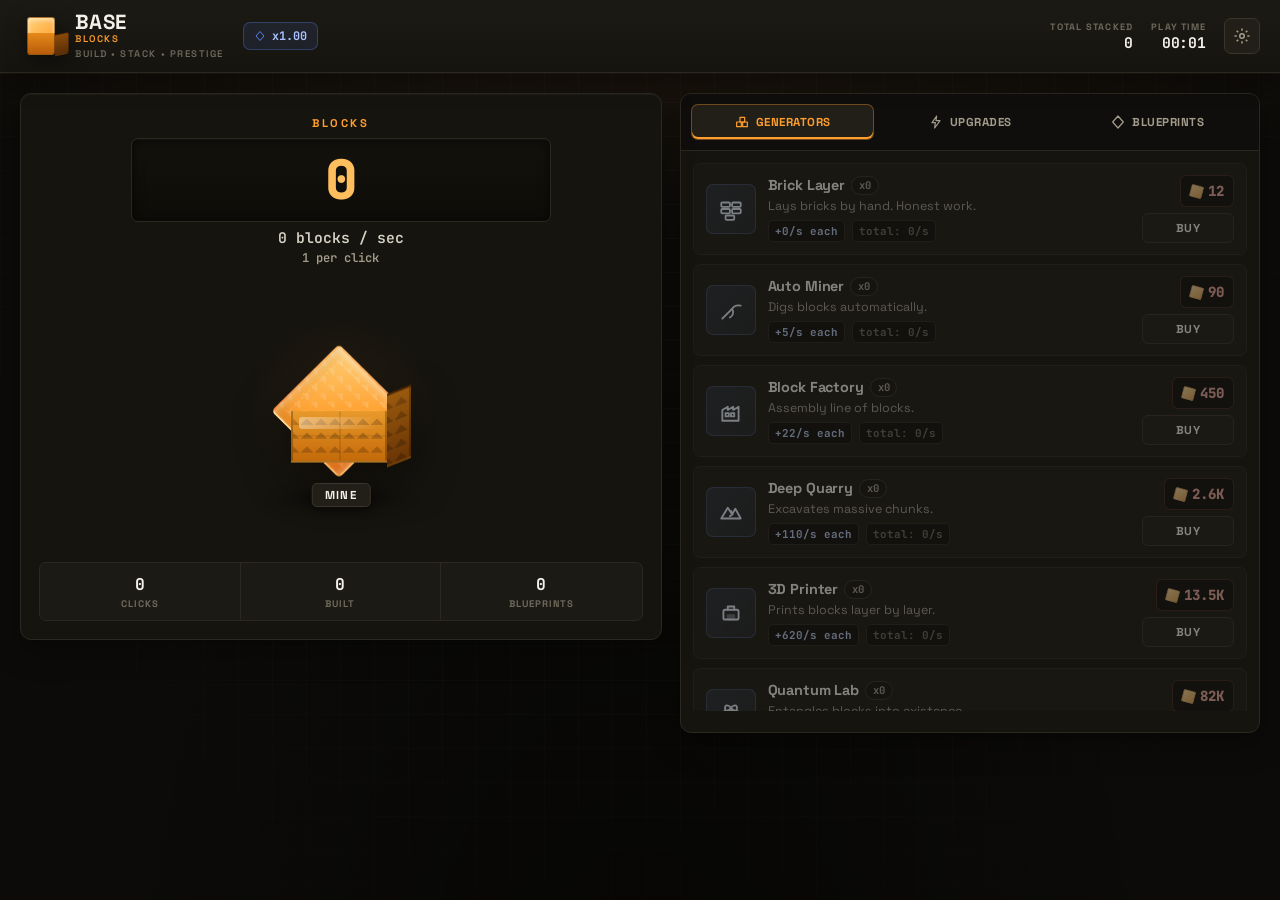
==== base-blocks/index.html @ 3eec0e72 "feat: balance pass v1.2 + move save/reset to settings (rebased on redesign) Balancing: - Generators:" ====
<!DOCTYPE html>
<html lang="en">
<head>
    <meta charset="UTF-8" />
    <meta name="viewport" content="width=device-width, initial-scale=1.0" />
    <title>BASE BLOCKS — Incremental Builder</title>
    <link rel="preconnect" href="https://fonts.googleapis.com">
    <link rel="preconnect" href="https://fonts.gstatic.com" crossorigin>
    <link href="https://fonts.googleapis.com/css2?family=Space+Grotesk:wght@500;600;700&family=JetBrains+Mono:wght@600;700;800&display=swap" rel="stylesheet">
    <link rel="stylesheet" href="style.css" />
</head>
<body>
    <!-- Ambient -->
    <div class="ambient-bg">
        <div class="ambient-grid"></div>
        <div class="ambient-vignette"></div>
    </div>

    <!-- Header -->
    <header class="topbar">
        <div class="topbar-inner">
            <div class="brand">
                <div class="brand-cube">
                    <div class="cube-face top"></div>
                    <div class="cube-face front"></div>
                    <div class="cube-face side"></div>
                </div>
                <div class="brand-text">
                    <h1>BASE <span class="brand-accent">BLOCKS</span></h1>
                    <span>BUILD • STACK • PRESTIGE</span>
                </div>
                <div class="brand-badge" id="prestige-badge" title="Prestige multiplier">
                    <span class="badge-icon"><svg viewBox="0 0 24 24" fill="none" stroke="currentColor" stroke-width="1.8" stroke-linejoin="round"><path d="M12 3 L20 12 L12 21 L4 12 Z"/></svg></span>
                    <span id="prestige-mult-display">x1.0</span>
                </div>
            </div>

            <div class="topstats">
                <div class="topstat">
                    <span class="topstat-label">TOTAL STACKED</span>
                    <span class="topstat-value mono" id="total-ever">0</span>
                </div>
                <div class="topstat hide-mobile">
                    <span class="topstat-label">PLAY TIME</span>
                    <span class="topstat-value mono" id="playtime">00:00</span>
                </div>
                <div class="top-actions">
                    <button class="icon-btn" id="settings-btn" title="Settings" aria-label="Settings">
                        <svg viewBox="0 0 24 24" width="18" height="18" fill="none" stroke="currentColor" stroke-width="2"><circle cx="12" cy="12" r="3"/><path d="M12 2v3M12 19v3M2 12h3M19 12h3M4.9 4.9l2.1 2.1M17 17l2.1 2.1M19.1 4.9L17 7M7 17l-2.1 2.1"/></svg>
                    </button>
                </div>
            </div>
        </div>
        <!-- prestige banner -->
        <div class="prestige-banner hidden" id="prestige-banner">
            <div class="prestige-banner-inner">
                <span><svg class="banner-icon" viewBox="0 0 24 24" fill="none" stroke="currentColor" stroke-width="1.8" stroke-linecap="round" stroke-linejoin="round"><path d="M12 4 v9"/><path d="M8 11 l4 -4 4 4"/><rect x="6" y="15" width="12" height="4" rx="1"/></svg> You can <strong>REINFORCE</strong> your base! Reset for <b id="prestige-preview">0</b> Blueprints (+<span id="prestige-bonus-preview">0%</span> permanent boost)</span>
                <button class="prestige-cta" id="prestige-btn">REINFORCE BASE</button>
            </div>
        </div>
    </header>

    <!-- Main Layout -->
    <main class="layout">
        <!-- LEFT: Click Area -->
        <section class="panel panel-main">
            <div class="counter-area">
                <div class="counter-label">BLOCKS</div>
                <div class="counter-value mono" id="blocks-display">0</div>
                <div class="counter-sub mono" id="bps-display">0.0 blocks / sec</div>
                <div class="counter-sub small" id="click-power-display">1 per click</div>
            </div>

            <!-- The Block Button -->
            <div class="block-stage" id="block-stage">
                <div class="block-shadow"></div>
                <button class="big-block" id="big-block" aria-label="Mine block">
                    <div class="block-iso">
                        <div class="iso-top"></div>
                        <div class="iso-front">
                            <div class="block-pattern"></div>
                            <div class="block-highlight"></div>
                        </div>
                        <div class="iso-side">
                            <div class="block-pattern dark"></div>
                        </div>
                        <div class="iso-crack" id="crack-layer"></div>
                    </div>
                    <div class="block-label">MINE</div>
                </button>
                <div class="click-fx-layer" id="click-fx-layer"></div>
                <!-- Golden block -->
                <button class="golden-block hidden" id="golden-block" title="Golden Block! +10% of bank"><svg viewBox="0 0 24 24" fill="none" stroke="currentColor" stroke-width="1.8" stroke-linejoin="round"><path d="M12 3 L20 12 L12 21 L4 12 Z"/></svg></button>
            </div>

            <!-- Mini stats -->
            <div class="mini-stats">
                <div class="mini-stat">
                    <span class="mini-stat-num mono" id="stat-clicks">0</span>
                    <span class="mini-stat-label">clicks</span>
                </div>
                <div class="mini-stat">
                    <span class="mini-stat-num mono" id="stat-built">0</span>
                    <span class="mini-stat-label">built</span>
                </div>
                <div class="mini-stat">
                    <span class="mini-stat-num mono" id="stat-blueprints">0</span>
                    <span class="mini-stat-label">blueprints</span>
                </div>
            </div>
        </section>

        <!-- RIGHT: Shop -->
        <section class="panel panel-shop">
            <div class="shop-tabs" id="shop-tabs">
                <button class="tab active" data-tab="generators">
                    <svg viewBox="0 0 24 24" fill="none" stroke="currentColor" stroke-width="1.8" stroke-linejoin="round"><rect x="4" y="12" width="7" height="7"/><rect x="13" y="12" width="7" height="7"/><rect x="9" y="5" width="7" height="7"/></svg>
                    GENERATORS
                </button>
                <button class="tab" data-tab="upgrades">
                    <svg viewBox="0 0 24 24" fill="none" stroke="currentColor" stroke-width="1.8" stroke-linejoin="round"><path d="M13 3 L6 13 H11 L10 21 L18 10 H12 Z"/></svg>
                    UPGRADES
                </button>
                <button class="tab" data-tab="prestige">
                    <svg viewBox="0 0 24 24" fill="none" stroke="currentColor" stroke-width="1.8" stroke-linejoin="round"><path d="M12 3 L20 12 L12 21 L4 12 Z"/></svg>
                    BLUEPRINTS
                </button>
            </div>

            <div class="shop-content">
                <!-- Generators -->
                <div class="tab-pane active" id="pane-generators">
                    <div class="shop-list" id="generators-list"></div>
                </div>

                <!-- Upgrades -->
                <div class="tab-pane" id="pane-upgrades">
                    <div class="shop-list" id="upgrades-list"></div>
                </div>

                <!-- Prestige -->
                <div class="tab-pane" id="pane-prestige">
                    <div class="prestige-panel">
                        <div class="prestige-icon"><svg viewBox="0 0 24 24" fill="none" stroke="currentColor" stroke-width="1.8" stroke-linejoin="round"><path d="M12 3 L20 12 L12 21 L4 12 Z"/></svg></div>
                        <h3>REINFORCE YOUR BASE</h3>
                        <p>Demolish everything and keep <b>Blueprints</b>. Each Blueprint gives <b>+12% to all production</b> permanently. The higher you build, the more you earn.</p>
                        <div class="prestige-stats">
                            <div class="pstat">
                                <span>Current Blueprints</span>
                                <b class="mono" id="p-blue-current">0</b>
                            </div>
                            <div class="pstat">
                                <span>Multiplier</span>
                                <b class="mono" id="p-mult">x1.00</b>
                            </div>
                            <div class="pstat highlight">
                                <span>On Reinforce</span>
                                <b class="mono" id="p-on-reset">+0</b>
                            </div>
                        </div>
                        <button class="prestige-big-btn" id="prestige-big-btn">REINFORCE NOW</button>
                        <p class="prestige-req mono" id="prestige-req">Need 18,000 blocks to Reinforce</p>
                        <div class="prestige-perks">
                            <h4>Blueprint Shop</h4>
                            <div id="blueprint-shop"></div>
                        </div>
                    </div>
                </div>
            </div>


        </section>
    </main>

    <!-- Toast -->
    <div class="toast-stack" id="toast-stack"></div>

    <!-- Settings Modal -->
    <div class="modal-overlay hidden" id="settings-modal">
        <div class="modal">
            <div class="modal-head">
                <h2>Settings</h2>
                <button class="icon-btn" id="close-settings" aria-label="Close">
                    <svg viewBox="0 0 24 24" width="18" height="18" fill="none" stroke="currentColor" stroke-width="2" stroke-linecap="round"><path d="M6 6l12 12M18 6L6 18"/></svg>
                </button>
            </div>
            <div class="modal-body">
                <label class="toggle">
                    <input type="checkbox" id="toggle-particles" checked>
                    <span>Particles & Floaters</span>
                </label>
                <label class="toggle">
                    <input type="checkbox" id="toggle-shake" checked>
                    <span>Screen Shake on Crit</span>
                </label>
                <label class="toggle">
                    <input type="checkbox" id="toggle-numbers" checked>
                    <span>Compact Numbers (K/M/B)</span>
                </label>

                <div class="settings-divider"></div>

                <div class="setting-row">
                    <span>Save Data</span>
                    <div style="display:flex;gap:8px;flex-wrap:wrap">
                        <button id="save-btn" class="small-btn" style="flex:1;min-width:140px" title="Manual save (auto-saves every 10s)">💾 SAVE NOW</button>
                        <button id="export-btn" class="small-btn" style="flex:1;min-width:140px">📤 EXPORT SAVE</button>
                    </div>
                    <p class="modal-hint" style="text-align:left;margin:0">Auto-saves every 10s. Export copies a code for backups.</p>
                </div>

                <div class="setting-row">
                    <span>Import Save</span>
                    <div class="import-row">
                        <input id="import-input" placeholder="Paste save string..." />
                        <button id="import-btn" class="small-btn">IMPORT</button>
                    </div>
                </div>
                <div class="setting-row">
                    <span>Export Output</span>
                    <textarea id="export-area" readonly rows="3" placeholder="Click EXPORT SAVE to generate..."></textarea>
                </div>

                <div class="settings-divider"></div>

                <div class="setting-row">
                    <span style="color:#ff8a8a">Danger Zone</span>
                    <button id="reset-btn" class="danger-btn">🗑️ WIPE SAVE — RESET EVERYTHING</button>
                    <p style="font-size:.72rem;color:var(--dim);line-height:1.4">Permanently erases blocks, generators, upgrades, blueprints & playtime. Requires double confirmation. This cannot be undone.</p>
                </div>

                <p class="modal-hint">Your base is stored locally (localStorage). Balance patch v1.2 active.</p>
            </div>
        </div>
    </div>

    <script src="script.js"></script>
</body>
</html>
---- base-blocks/style.css ----
/* ============================================================
   BASE BLOCKS — Visual refresh
   Identity: warm industrial / construction, with a "blueprint"
   motif reserved for the prestige (Blueprints) endgame section.
   No glassmorphism, no neon glows, no purple blobs.
   ============================================================ */

:root{
  /* Surfaces (warm, physical — not cold blue-black) */
  --bg:#0c0b09;
  --bg-2:#0f0e0c;
  --panel:#16140f;
  --panel-2:#1c1a14;
  --panel-3:#221f18;

  /* Borders / lines */
  --border:#2c281f;
  --border-2:#3a352a;
  --hairline:rgba(255,255,255,.05);

  /* Text */
  --text:#f4f1e9;
  --muted:#a49c8b;
  --dim:#6f695c;

  /* Amber = the block / primary action */
  --accent:#ff9e2c;
  --accent-2:#f0741b;
  --accent-ink:#2a1602;

  /* Blueprint blue = prestige / blueprints (used sparingly) */
  --blue:#5b8dff;
  --blue-2:#3f6fe0;
  --blue-ink:#06122e;

  --green:#3ad98a;
  --danger:#ff5d52;

  --radius:11px;
  --radius-sm:7px;

  --font-ui:'Space Grotesk', system-ui, -apple-system, sans-serif;
  --font-mono:'JetBrains Mono', ui-monospace, 'SFMono-Regular', monospace;
}

*{box-sizing:border-box;margin:0;padding:0}
html{scroll-behavior:smooth}
body{
  font-family:var(--font-ui);
  background:var(--bg);
  color:var(--text);
  min-height:100vh;
  overflow-x:hidden;
  -webkit-font-smoothing:antialiased;
  text-rendering:optimizeLegibility;
}
.mono{font-family:var(--font-mono);font-variant-numeric:tabular-nums}

/* ---------- Ambient background (themed, not blurry blobs) ---------- */
.ambient-bg{position:fixed;inset:0;z-index:-1;background:var(--bg)}
/* faint construction/blueprint grid across the whole page */
.ambient-grid{
  position:absolute;inset:0;
  background-image:
    linear-gradient(rgba(255,255,255,.022) 1px, transparent 1px),
    linear-gradient(90deg, rgba(255,255,255,.022) 1px, transparent 1px);
  background-size:34px 34px;
  -webkit-mask-image:radial-gradient(ellipse at 50% 0%, black 55%, transparent 92%);
  mask-image:radial-gradient(ellipse at 50% 0%, black 55%, transparent 92%);
}
/* a single soft, warm "studio light" from the top — restrained, not a glow */
.ambient-vignette{
  position:absolute;inset:0;
  background:
    radial-gradient(120% 60% at 50% -10%, rgba(255,158,44,.10), transparent 60%),
    radial-gradient(ellipse at 50% 120%, rgba(0,0,0,.55), transparent 60%);
}

/* ---------- Topbar ---------- */
.topbar{
  position:sticky;top:0;z-index:30;
  background:linear-gradient(180deg, var(--panel-2), var(--panel));
  border-bottom:1px solid var(--border);
  box-shadow:0 1px 0 rgba(255,255,255,.03), 0 8px 24px rgba(0,0,0,.4);
}
.topbar-inner{
  max-width:1400px;margin:0 auto;
  padding:12px 20px;
  display:flex;align-items:center;justify-content:space-between;gap:16px;
}
.brand{display:flex;align-items:center;gap:13px;min-width:0}
.brand-cube{
  width:42px;height:42px;position:relative;flex:none;
  transform-style:preserve-3d;
  filter:drop-shadow(0 5px 10px rgba(0,0,0,.5));
}
.cube-face{position:absolute;border:1px solid rgba(0,0,0,.35)}
.cube-face.top{
  width:28px;height:28px;left:7px;top:2px;
  background:linear-gradient(135deg,#ffd27a 0%, #ff9e2c 100%);
  border-radius:3px 3px 0 0;
  box-shadow:inset 0 2px 5px rgba(255,255,255,.55);
}
.cube-face.front{
  width:28px;height:22px;left:7px;top:18px;
  background:linear-gradient(180deg,#e68a1a 0%, #b85c0a 100%);
  border-top:none;border-radius:0 0 3px 3px;
}
.cube-face.side{
  width:14px;height:22px;left:35px;top:18px;
  background:linear-gradient(180deg,#8a4a08 0%, #5a2e06 100%);
  transform:skewY(-12deg);border-left:none;border-radius:0 3px 3px 0;
}
.brand-text h1{
  font-family:var(--font-ui);
  font-weight:700;
  font-size:1.28rem;
  letter-spacing:.02em;
  line-height:1;
  color:var(--text);
}
.brand-text .brand-accent{color:var(--accent)}
.brand-text span{
  font-size:.6rem;letter-spacing:.16em;font-weight:600;color:var(--dim);
  margin-top:3px;display:block;text-transform:uppercase;
}
.brand-badge{
  margin-left:6px;
  display:flex;align-items:center;gap:6px;
  background:rgba(91,141,255,.10);
  border:1px solid rgba(91,141,255,.30);
  color:#a9c2ff;
  padding:5px 10px;border-radius:var(--radius-sm);
  font-family:var(--font-mono);font-size:.74rem;font-weight:700;
  flex:none;
}
.badge-icon{color:var(--blue);font-size:.7rem}
.topstats{display:flex;align-items:center;gap:18px}
.topstat{display:flex;flex-direction:column;align-items:flex-end}
.topstat-label{font-size:.58rem;letter-spacing:.13em;font-weight:700;color:var(--dim);text-transform:uppercase}
.topstat-value{font-size:.92rem;font-weight:700;letter-spacing:-.01em;color:var(--text);font-family:var(--font-mono);font-variant-numeric:tabular-nums}
.top-actions{display:flex;gap:8px}
.icon-btn{
  width:36px;height:36px;
  border-radius:var(--radius-sm);
  border:1px solid var(--border-2);
  background:var(--panel-3);
  color:var(--muted);
  cursor:pointer;display:grid;place-items:center;
  transition:.15s;
}
.icon-btn:hover{background:var(--panel-2);color:var(--text);border-color:var(--accent);transform:translateY(-1px)}
.icon-btn:active{transform:translateY(0)}

/* Prestige banner */
.prestige-banner{
  background:linear-gradient(180deg, rgba(255,158,44,.14), rgba(255,116,27,.10));
  border-top:1px solid rgba(255,158,44,.30);
  border-bottom:1px solid rgba(255,158,44,.18);
}
.prestige-banner.hidden{display:none}
.prestige-banner-inner{
  max-width:1400px;margin:0 auto;
  padding:9px 20px;
  display:flex;align-items:center;justify-content:space-between;gap:12px;
  font-size:.88rem;color:var(--text);
}
.prestige-banner-inner b{color:var(--accent);font-family:var(--font-mono)}
.prestige-cta{
  background:linear-gradient(180deg,var(--accent), var(--accent-2));
  color:var(--accent-ink);
  border:1px solid rgba(0,0,0,.25);
  padding:8px 16px;border-radius:var(--radius-sm);
  font-weight:700;font-family:var(--font-ui);
  letter-spacing:.03em;cursor:pointer;
  box-shadow:0 3px 0 rgba(140,60,5,.55), 0 6px 14px rgba(0,0,0,.4);
  transition:.15s;white-space:nowrap;
}
.prestige-cta:hover{transform:translateY(-1px);box-shadow:0 4px 0 rgba(140,60,5,.55), 0 8px 18px rgba(0,0,0,.45)}
.prestige-cta:active{transform:translateY(2px);box-shadow:0 1px 0 rgba(140,60,5,.55)}

/* ---------- Layout ---------- */
.layout{
  max-width:1400px;margin:0 auto;
  padding:20px 20px 40px;
  display:grid;
  grid-template-columns:1.05fr .95fr;
  gap:18px;align-items:start;
}
@media (max-width:980px){
  .layout{grid-template-columns:1fr}
  .hide-mobile{display:none !important}
}

/* Panels share a physical, edge-lit surface (no blur) */
.panel{
  background:var(--panel);
  border:1px solid var(--border);
  border-radius:var(--radius);
  box-shadow:inset 0 1px 0 rgba(255,255,255,.04), 0 10px 30px rgba(0,0,0,.35);
  overflow:hidden;
}
.panel-main{
  padding:18px;
  display:flex;flex-direction:column;gap:16px;
  position:sticky;top:74px;
}
@media (max-width:980px){ .panel-main{position:static} }

/* ---------- Counter (digital readout) ---------- */
.counter-area{text-align:center;padding:4px 0 0}
.counter-label{font-size:.7rem;letter-spacing:.22em;font-weight:700;color:var(--accent);text-transform:uppercase}
.counter-value{
  font-family:var(--font-mono);
  font-size:clamp(2.3rem, 5vw, 3.4rem);
  font-weight:800;letter-spacing:-.02em;line-height:1;
  color:#ffbe5e;
  margin:8px auto 6px;
  font-variant-numeric:tabular-nums;
  max-width:420px;
  background:linear-gradient(180deg,#14120d,#0e0c08);
  border:1px solid var(--border);
  border-radius:var(--radius-sm);
  padding:14px 12px;
  box-shadow:inset 0 2px 12px rgba(0,0,0,.6), inset 0 1px 0 rgba(255,255,255,.05);
}
.counter-sub{font-size:.92rem;color:#d6d2c6;font-weight:600;font-family:var(--font-mono)}
.counter-sub.small{font-size:.76rem;color:var(--muted);margin-top:3px}

/* ---------- Block stage / MINE ---------- */
.block-stage{
  position:relative;
  display:grid;place-items:center;
  padding:18px 0 8px;
  min-height:264px;
  user-select:none;touch-action:manipulation;
}
/* a work platform / pad to ground the block */
.block-stage::before{
  content:"";position:absolute;bottom:40px;left:50%;transform:translateX(-50%);
  width:200px;height:200px;border-radius:50%;
  background:radial-gradient(circle, rgba(255,158,44,.08), transparent 65%);
  pointer-events:none;
}
.block-shadow{
  position:absolute;
  width:150px;height:26px;
  background:radial-gradient(ellipse, rgba(0,0,0,.6) 0%, transparent 70%);
  bottom:34px;filter:blur(4px);transition:.12s;
}
.big-block{
  position:relative;
  width:168px;height:168px;
  border:none;background:transparent;cursor:pointer;
  display:grid;place-items:center;
  transition:transform .08s cubic-bezier(.34,1.56,.64,1);
  will-change:transform;-webkit-tap-highlight-color:transparent;
}
.big-block:active{transform:scale(.92)}
.big-block.popping{animation:pop .22s cubic-bezier(.34,1.56,.64,1)}
@keyframes pop{0%{transform:scale(1)}50%{transform:scale(.92)}100%{transform:scale(1)}}
.block-iso{
  width:128px;height:128px;position:relative;
  transform:rotateX(8deg);
  transform-style:preserve-3d;
  filter:drop-shadow(0 16px 20px rgba(0,0,0,.5));
}
.iso-top{
  position:absolute;left:14px;top:8px;width:96px;height:96px;
  background:
    linear-gradient(45deg, rgba(255,255,255,.16) 25%, transparent 25%),
    linear-gradient(-45deg, rgba(255,255,255,.10) 25%, transparent 25%),
    linear-gradient(135deg, #ffd27a 0%, #ff9e2c 55%, #f0741b 100%);
  background-size:12px 12px, 12px 12px, auto;
  border:2px solid rgba(255,255,255,.18);
  transform:rotate(45deg);border-radius:5px;
  box-shadow:inset 0 3px 9px rgba(255,255,255,.5), inset 0 -8px 18px rgba(150,70,0,.3);
}
.iso-top::after{
  content:"";position:absolute;inset:10px;
  border:1px dashed rgba(255,255,255,.30);border-radius:3px;
}
.iso-front{
  position:absolute;left:14px;top:56px;width:96px;height:52px;
  background:linear-gradient(180deg,#e99a2b 0%, #c46a0a 100%);
  border:2px solid rgba(0,0,0,.25);border-top:none;
  display:grid;place-items:center;overflow:hidden;
}
.iso-front::before{
  content:"";position:absolute;inset:0;
  background:repeating-linear-gradient(90deg, transparent 0 46px, rgba(0,0,0,.10) 46px 48px),
             repeating-linear-gradient(0deg, transparent 0 24px, rgba(0,0,0,.08) 24px 26px);
}
.iso-side{
  position:absolute;left:110px;top:34px;width:24px;height:74px;
  background:linear-gradient(180deg,#9a5a0e 0%, #6a3506 100%);
  border:2px solid rgba(0,0,0,.25);border-left:none;
  transform:skewY(-22deg);overflow:hidden;
}
.block-pattern{position:absolute;inset:0;opacity:.18;background-image:linear-gradient(45deg, #000 25%, transparent 25%), linear-gradient(-45deg, #000 25%, transparent 25%);background-size:14px 14px}
.block-pattern.dark{opacity:.2}
.block-highlight{position:absolute;left:6px;top:6px;right:6px;height:12px;background:linear-gradient(90deg, rgba(255,255,255,.4), transparent);border-radius:3px}
.block-label{
  position:absolute;bottom:-4px;left:50%;transform:translateX(-50%);
  background:var(--panel-3);
  border:1px solid var(--border-2);
  color:var(--text);
  padding:4px 12px;border-radius:5px;
  font-family:var(--font-ui);font-weight:700;font-size:.72rem;letter-spacing:.12em;
  box-shadow:0 4px 10px rgba(0,0,0,.4);pointer-events:none;
}
.iso-crack{
  position:absolute;inset:0;pointer-events:none;opacity:0;transition:.2s;
  background:
    radial-gradient(circle at 30% 30%, transparent 8px, rgba(0,0,0,.5) 9px, transparent 10px),
    radial-gradient(circle at 70% 65%, transparent 5px, rgba(0,0,0,.45) 6px, transparent 7px);
}
.iso-crack.show{opacity:.55}
.click-fx-layer{position:absolute;inset:0;pointer-events:none;overflow:visible}
.floater{
  position:absolute;left:50%;top:42%;
  font-family:var(--font-mono);font-weight:800;font-size:1.1rem;
  color:#ffe6bd;text-shadow:0 2px 6px rgba(0,0,0,.7);
  pointer-events:none;
  animation:floatUp .85s cubic-bezier(.16,1,.3,1) forwards;
  white-space:nowrap;
}
.floater.crit{font-size:1.4rem;color:#ffd27a;text-shadow:0 2px 10px rgba(0,0,0,.6)}
@keyframes floatUp{0%{transform:translate(-50%,-10px) scale(.9);opacity:1}100%{transform:translate(-50%,-84px) scale(1.08);opacity:0}}
.golden-block{
  position:absolute;width:52px;height:52px;border-radius:10px;
  border:2px solid rgba(255,255,255,.85);
  background:radial-gradient(circle at 30% 30%, #fff6a8 0%, #ffd27a 40%, #f0741b 100%);
  color:#5a2e06;font-size:1.5rem;display:grid;place-items:center;cursor:pointer;
  box-shadow:0 0 0 4px rgba(255,210,122,.3), 0 10px 20px rgba(0,0,0,.4);
  animation:goldPulse 1.1s infinite alternate ease-in-out, goldFloat 2.2s infinite ease-in-out;
  z-index:5;
}
.golden-block.hidden{display:none}
@keyframes goldPulse{0%{box-shadow:0 0 0 4px rgba(255,210,122,.3), 0 10px 20px rgba(0,0,0,.4)}100%{box-shadow:0 0 0 7px rgba(255,210,122,.15), 0 14px 24px rgba(0,0,0,.45)}}
@keyframes goldFloat{0%,100%{transform:translateY(0)}50%{transform:translateY(-6px)}}

/* ---------- Mini stats (segmented HUD, not cards) ---------- */
.mini-stats{
  display:grid;grid-template-columns:repeat(3,1fr);
  border:1px solid var(--border);border-radius:var(--radius-sm);
  background:var(--panel-2);overflow:hidden;
}
.mini-stat{padding:10px 8px;text-align:center;border-right:1px solid var(--border)}
.mini-stat:last-child{border-right:none}
.mini-stat-num{display:block;font-size:1.02rem;font-weight:700;letter-spacing:-.01em;font-family:var(--font-mono);color:var(--text)}
.mini-stat-label{font-size:.6rem;letter-spacing:.1em;font-weight:700;color:var(--dim);text-transform:uppercase;margin-top:3px;display:block}

/* ---------- Shop ---------- */
.panel-shop{display:flex;flex-direction:column;min-height:640px}
/* segmented tab control with an amber active indicator (not pills) */
.shop-tabs{
  display:flex;gap:4px;padding:10px;
  background:var(--bg-2);
  border-bottom:1px solid var(--border);
}
.tab{
  flex:1;padding:9px 8px;border-radius:var(--radius-sm);
  border:1px solid transparent;background:transparent;
  color:var(--muted);font-family:var(--font-ui);font-weight:700;
  font-size:.72rem;letter-spacing:.04em;cursor:pointer;transition:.15s;
  display:flex;align-items:center;justify-content:center;gap:6px;
}
.tab:hover{background:var(--panel-3);color:var(--text)}
.tab.active{
  background:var(--panel-3);
  color:var(--accent);
  border-color:rgba(255,158,44,.35);
  box-shadow:inset 0 -2px 0 var(--accent);
}
.shop-content{flex:1;overflow:auto;max-height:560px;padding:12px}
.shop-list{display:flex;flex-direction:column;gap:9px}
.tab-pane{display:none}
.tab-pane.active{display:block}

/* Shop rows — "build orders" with a clear left edge */
.shop-card{
  display:grid;grid-template-columns:50px 1fr auto;
  gap:12px;align-items:center;
  background:var(--panel-2);
  border:1px solid var(--border);
  border-radius:var(--radius-sm);
  padding:11px 12px;
  transition:.15s;position:relative;overflow:hidden;
}
.shop-card:hover{border-color:var(--border-2);background:var(--panel-3);transform:translateY(-1px)}
/* affordable: amber left bar + brighter border = "ready to buy" */
.shop-card.affordable{
  border-color:rgba(255,158,44,.45);
  box-shadow:inset 3px 0 0 var(--accent);
}
.shop-card.disabled{opacity:.5;filter:grayscale(.35)}
.shop-icon{
  width:50px;height:50px;border-radius:var(--radius-sm);
  display:grid;place-items:center;font-size:1.45rem;
  background:var(--panel-3);border:1px solid var(--border-2);
  position:relative;overflow:hidden;flex:none;
}
.shop-icon.gen{background:linear-gradient(135deg, rgba(91,141,255,.16), rgba(63,111,224,.12));border-color:rgba(91,141,255,.30)}
.shop-icon.upg{background:linear-gradient(135deg, rgba(255,158,44,.16), rgba(240,116,27,.12));border-color:rgba(255,158,44,.30)}
.shop-info{min-width:0}
.shop-name{font-family:var(--font-ui);font-weight:700;font-size:.9rem;letter-spacing:-.01em;line-height:1.2;display:flex;align-items:center;gap:6px}
.shop-owned{font-size:.66rem;background:var(--panel);border:1px solid var(--border-2);padding:2px 7px;border-radius:999px;color:var(--muted);font-family:var(--font-mono)}
.shop-desc{font-size:.78rem;color:var(--muted);margin-top:3px;line-height:1.3}
.shop-meta{display:flex;gap:7px;margin-top:6px;flex-wrap:wrap}
.shop-meta span{font-size:.68rem;font-family:var(--font-mono);font-weight:700;background:var(--bg-2);border:1px solid var(--border);padding:3px 6px;border-radius:5px;color:var(--muted)}
.shop-meta .bps{color:#a9c2ff}
.shop-meta .mult{color:#ffd27a}
.shop-buy{display:flex;flex-direction:column;align-items:flex-end;gap:6px;min-width:92px}
.price{
  display:flex;align-items:center;gap:5px;
  font-family:var(--font-mono);font-weight:800;font-size:.88rem;
  background:var(--bg-2);border:1px solid var(--border-2);padding:6px 9px;border-radius:6px;
  color:var(--text);font-variant-numeric:tabular-nums;
}
.price.affordable{background:rgba(255,158,44,.12);border-color:rgba(255,158,44,.4);color:#ffd9a3}
.price.expensive{color:#ff9b91;border-color:rgba(255,93,82,.25)}
.price .cube-mini{width:13px;height:13px;background:linear-gradient(135deg,#ffd27a,#ff9e2c);border:1px solid rgba(0,0,0,.25);border-radius:2px;display:inline-block;transform:rotate(15deg)}
.buy-btn{
  width:100%;padding:7px 10px;border-radius:6px;
  border:1px solid var(--border-2);background:var(--panel-3);
  color:var(--text);font-family:var(--font-ui);font-weight:700;font-size:.72rem;letter-spacing:.04em;
  cursor:pointer;transition:.15s;
}
.buy-btn:hover:not(:disabled){background:var(--panel);border-color:var(--accent);color:#fff;transform:translateY(-1px)}
.buy-btn:active:not(:disabled){transform:translateY(0)}
.buy-btn:disabled{opacity:.45;cursor:not-allowed}
/* primary buy = amber, the satisfying "you can afford this" action */
.buy-btn.primary{
  background:linear-gradient(180deg,var(--accent), var(--accent-2));
  color:var(--accent-ink);border-color:rgba(0,0,0,.25);
  box-shadow:0 3px 0 rgba(140,60,5,.5);
}
.buy-btn.primary:hover:not(:disabled){box-shadow:0 4px 0 rgba(140,60,5,.5)}
.buy-btn.primary:active:not(:disabled){box-shadow:0 1px 0 rgba(140,60,5,.5)}
.buy-btn.green{
  background:linear-gradient(180deg,#3ad98a,#1fae6c);
  color:#042414;border-color:rgba(0,0,0,.2);
  box-shadow:0 3px 0 rgba(8,80,46,.5);
}

/* ---------- Prestige panel (blueprint motif) ---------- */
.prestige-panel{
  position:relative;
  background:linear-gradient(180deg, rgba(91,141,255,.07), rgba(91,141,255,.02)), var(--panel);
  border:1px solid rgba(91,141,255,.30);
  border-radius:var(--radius);
  padding:18px;text-align:center;overflow:hidden;
}
.prestige-panel::before{
  content:"";position:absolute;inset:0;pointer-events:none;opacity:.6;
  background-image:
    linear-gradient(rgba(91,141,255,.12) 1px, transparent 1px),
    linear-gradient(90deg, rgba(91,141,255,.12) 1px, transparent 1px);
  background-size:22px 22px;
  -webkit-mask-image:radial-gradient(ellipse at 50% 25%, black 55%, transparent 100%);
  mask-image:radial-gradient(ellipse at 50% 25%, black 55%, transparent 100%);
}
.prestige-panel > *{position:relative}
.prestige-icon{
  width:52px;height:52px;margin:0 auto 10px;display:grid;place-items:center;
  background:linear-gradient(180deg,var(--blue),var(--blue-2));
  color:#fff;font-size:1.6rem;border-radius:10px;
  border:1px solid rgba(255,255,255,.15);
  box-shadow:0 6px 16px rgba(63,111,224,.4);
}
.prestige-panel h3{font-family:var(--font-ui);font-weight:700;letter-spacing:.01em;font-size:1.1rem}
.prestige-panel p{font-size:.84rem;color:var(--muted);line-height:1.5;margin:8px 0 14px}
.prestige-stats{display:grid;grid-template-columns:repeat(3,1fr);gap:8px;margin:14px 0}
.pstat{
  background:var(--bg-2);border:1px solid var(--border);
  border-radius:var(--radius-sm);padding:9px 6px;
}
.pstat span{display:block;font-size:.6rem;letter-spacing:.07em;font-weight:700;color:var(--dim);text-transform:uppercase}
.pstat b{display:block;margin-top:4px;font-size:.98rem;font-family:var(--font-mono);color:var(--text)}
.pstat.highlight{background:linear-gradient(180deg, rgba(255,158,44,.14), rgba(240,116,27,.08));border-color:rgba(255,158,44,.35)}
.pstat.highlight b{color:var(--accent)}
.prestige-big-btn{
  width:100%;padding:13px;border-radius:var(--radius-sm);border:none;
  background:linear-gradient(180deg,var(--blue),var(--blue-2));
  color:#fff;font-family:var(--font-ui);font-weight:700;letter-spacing:.04em;
  cursor:pointer;box-shadow:0 3px 0 rgba(20,40,90,.6), 0 8px 20px rgba(63,111,224,.3);transition:.15s;
}
.prestige-big-btn:hover{transform:translateY(-1px);box-shadow:0 4px 0 rgba(20,40,90,.6), 0 10px 24px rgba(63,111,224,.4)}
.prestige-big-btn:active{transform:translateY(2px);box-shadow:0 1px 0 rgba(20,40,90,.6)}
.prestige-big-btn:disabled{opacity:.5;cursor:not-allowed;transform:none;box-shadow:none;background:var(--panel-3);color:var(--muted);border:1px solid var(--border)}
.prestige-req{font-size:.74rem;margin-top:8px;color:var(--dim);font-family:var(--font-mono)}
.prestige-perks{margin-top:18px;text-align:left}
.prestige-perks h4{font-family:var(--font-ui);font-weight:700;font-size:.84rem;letter-spacing:.04em;color:var(--muted);margin-bottom:10px;text-transform:uppercase}
.blueprint-card{
  display:grid;grid-template-columns:40px 1fr auto;gap:10px;align-items:center;
  background:var(--panel-2);border:1px solid var(--border);
  border-radius:var(--radius-sm);padding:10px;margin-bottom:8px;
}
.blueprint-card .b-icon{width:40px;height:40px;border-radius:8px;display:grid;place-items:center;background:rgba(91,141,255,.12);border:1px solid rgba(91,141,255,.30);font-size:1.2rem}
.blueprint-card h5{font-size:.84rem;font-weight:700;display:flex;align-items:center;gap:6px}
.blueprint-card p{font-size:.72rem;color:var(--muted);margin:2px 0 0;line-height:1.3}

/* Shop footer */
.shop-footer{
  display:flex;gap:8px;padding:11px;
  border-top:1px solid var(--border);background:var(--bg-2);
}
.footer-btn{
  flex:1;padding:10px;border-radius:var(--radius-sm);
  border:1px solid var(--border-2);background:var(--panel-3);
  color:var(--muted);font-family:var(--font-ui);font-weight:700;font-size:.72rem;letter-spacing:.05em;
  cursor:pointer;transition:.15s;
}
.footer-btn:hover{background:var(--panel);color:var(--text)}
.footer-btn.danger:hover{background:rgba(255,93,82,.12);border-color:rgba(255,93,82,.35);color:#ff9b91}

/* Settings extras (moved save/reset) */
.settings-divider{height:1px;background:rgba(255,255,255,.08);margin:2px 0}
.danger-btn{
  width:100%;
  padding:12px 14px;
  border-radius:var(--radius-sm);
  border:1px solid rgba(255,93,82,.28);
  background:rgba(255,93,82,.11);
  color:#ff9b91;
  font-family:var(--font-ui);font-weight:700;font-size:.78rem;letter-spacing:.05em;
  cursor:pointer;transition:.15s;
}
.danger-btn:hover{background:rgba(255,93,82,.18);border-color:rgba(255,93,82,.45);color:#ffb4b4;transform:translateY(-1px)}

/* ---------- Toasts ---------- */
.toast-stack{position:fixed;bottom:18px;left:50%;transform:translateX(-50%);z-index:50;display:flex;flex-direction:column;gap:8px;align-items:center;pointer-events:none}
.toast{
  background:var(--panel-3);
  border:1px solid var(--border-2);
  border-left:3px solid var(--accent);
  color:var(--text);padding:9px 15px;border-radius:var(--radius-sm);
  font-size:.84rem;font-weight:600;
  box-shadow:0 8px 24px rgba(0,0,0,.45);
  animation:toastIn .3s cubic-bezier(.16,1,.3,1), toastOut .3s ease 2.6s forwards;
  display:flex;align-items:center;gap:8px;max-width:90vw;
}
@keyframes toastIn{from{transform:translateY(12px);opacity:0}to{transform:translateY(0);opacity:1}}
@keyframes toastOut{to{transform:translateY(-10px);opacity:0}}

/* ---------- Modal (solid, no blur) ---------- */
.modal-overlay{position:fixed;inset:0;z-index:60;display:grid;place-items:center;background:rgba(6,5,4,.7);padding:20px}
.modal-overlay.hidden{display:none}
.modal{
  width:100%;max-width:520px;
  background:linear-gradient(180deg,var(--panel-2), var(--panel));
  border:1px solid var(--border-2);
  border-radius:var(--radius);overflow:hidden;
  box-shadow:0 20px 60px rgba(0,0,0,.6);
  animation:modalIn .3s cubic-bezier(.16,1,.3,1);
}
@keyframes modalIn{from{transform:translateY(14px) scale(.98);opacity:0}to{transform:translateY(0) scale(1);opacity:1}}
.modal-head{padding:15px 18px;display:flex;justify-content:space-between;align-items:center;border-bottom:1px solid var(--border)}
.modal-head h2{font-family:var(--font-ui);font-weight:700}
.modal-body{padding:18px;display:flex;flex-direction:column;gap:14px;max-height:72vh;overflow:auto}
.toggle{display:flex;align-items:center;gap:10px;cursor:pointer;user-select:none}
.toggle input{accent-color:var(--accent);width:18px;height:18px}
.toggle span{font-size:.9rem;font-weight:600}
.setting-row{display:flex;flex-direction:column;gap:8px}
.setting-row span{font-size:.76rem;font-weight:700;letter-spacing:.05em;color:var(--muted);text-transform:uppercase}
.import-row{display:flex;gap:8px}
.import-row input{flex:1;padding:10px 12px;border-radius:var(--radius-sm);border:1px solid var(--border-2);background:var(--bg-2);color:var(--text);font-family:var(--font-mono);font-size:.8rem}
.small-btn{padding:10px 14px;border-radius:var(--radius-sm);border:none;background:linear-gradient(180deg,var(--accent),var(--accent-2));color:var(--accent-ink);font-weight:700;cursor:pointer}
textarea{width:100%;padding:10px 12px;border-radius:var(--radius-sm);border:1px solid var(--border-2);background:var(--bg-2);color:var(--text);font-family:var(--font-mono);font-size:.7rem;resize:vertical}
.modal-hint{font-size:.76rem;color:var(--dim);text-align:center;margin-top:2px}

/* ---------- Scrollbar ---------- */
.shop-content::-webkit-scrollbar,.modal-body::-webkit-scrollbar{width:8px}
.shop-content::-webkit-scrollbar-thumb,.modal-body::-webkit-scrollbar-thumb{background:var(--border-2);border-radius:999px;border:2px solid var(--panel)}
.shop-content::-webkit-scrollbar-track,.modal-body::-webkit-scrollbar-track{background:transparent}

/* ---------- Shake ---------- */
.shake{animation:shake .35s cubic-bezier(.36,.07,.19,.97)}
@keyframes shake{10%,90%{transform:translateX(-1px)}20%,80%{transform:translateX(1px)}30%,50%,70%{transform:translateX(-2px)}40%,60%{transform:translateX(2px)}}

/* ---------- Responsive ---------- */
@media (max-width:560px){
  .topbar-inner{padding:10px 14px;gap:10px}
  .brand-text h1{font-size:1.05rem}
  .brand-text span{display:none}
  .brand-badge{margin-left:0;padding:4px 8px;font-size:.68rem}
  .topstat-label{font-size:.52rem}
  .topstat-value{font-size:.8rem}
  .topstats{gap:12px}
  .layout{padding:14px 12px 30px;gap:14px}
  .panel-main{padding:14px}
  .counter-value{font-size:2.3rem}
  .prestige-banner-inner{flex-direction:column;align-items:flex-start;gap:8px;padding:9px 14px}
  .prestige-cta{width:100%}
}
@media (max-width:380px){
  .topstats .topstat:first-child{display:none}
}

/* ---------- Custom icon SVGs ---------- */
.shop-icon svg, .b-icon svg{width:26px;height:26px;display:block}
.shop-icon.gen{color:#dbe7ff}
.shop-icon.upg{color:#ffe2b8}
.b-icon{color:#cfe0ff}
.tab svg{width:16px;height:16px;display:block}
.badge-icon svg{width:12px;height:12px;display:block}
.prestige-icon svg{width:26px;height:26px}
.golden-block svg{width:24px;height:24px}
.banner-icon{width:18px;height:18px;vertical-align:-4px;margin-right:5px;flex:none}

/* Utility */
.hidden{display:none !important}
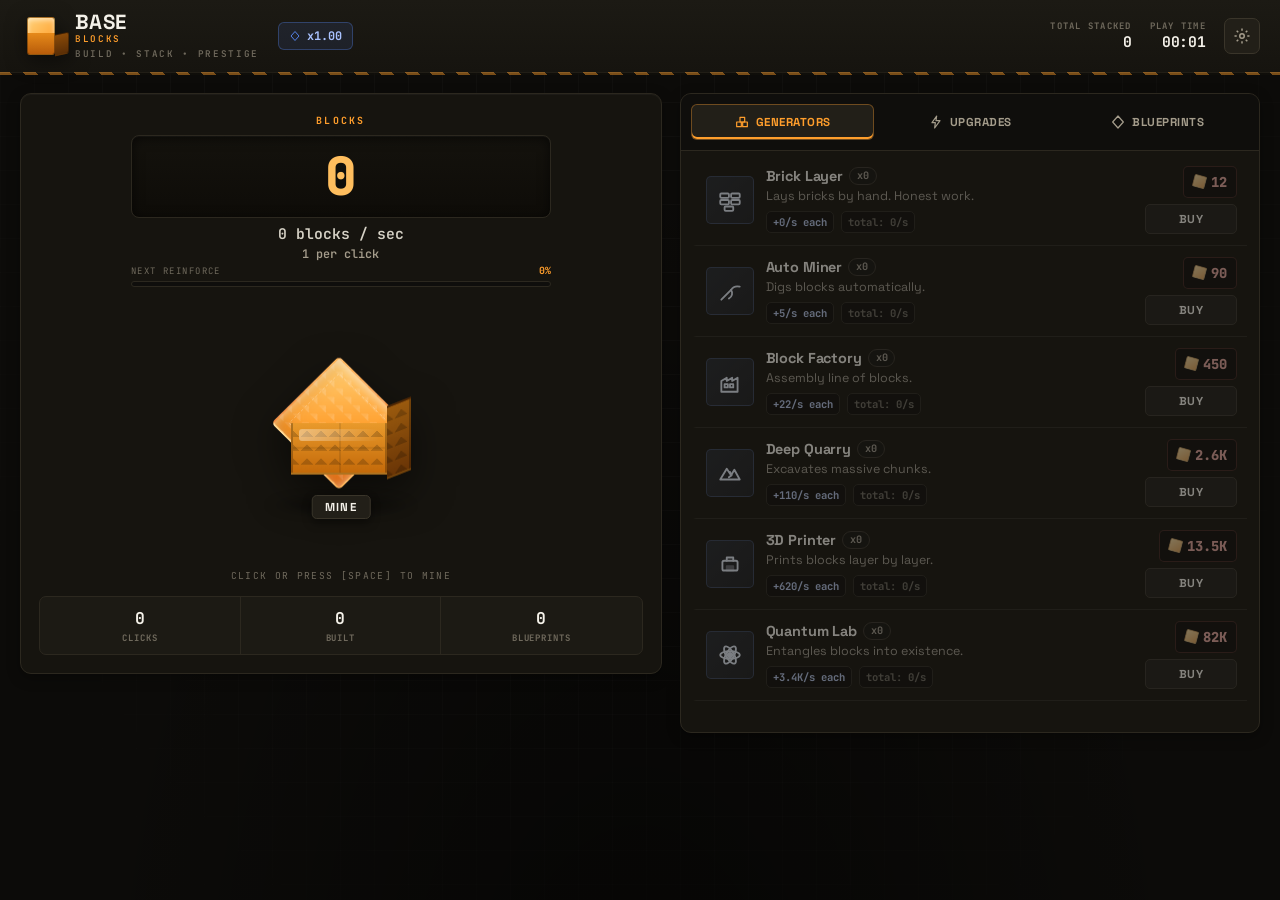
==== commit 0073fc23: "identity: make BASE BLOCKS feel hand-designed by a human - Construction identity: hazard-stripe sign" ====
--- a/base-blocks/index.html
+++ b/base-blocks/index.html
@@ -69,6 +69,13 @@
                 <div class="counter-value mono" id="blocks-display">0</div>
                 <div class="counter-sub mono" id="bps-display">0.0 blocks / sec</div>
                 <div class="counter-sub small" id="click-power-display">1 per click</div>
+                <div class="goal-meter" id="goal-meter">
+                    <div class="goal-meter-head">
+                        <span class="goal-label">Next Reinforce</span>
+                        <span class="goal-pct mono" id="goal-pct">0%</span>
+                    </div>
+                    <div class="goal-bar"><div class="goal-bar-fill" id="goal-fill"></div></div>
+                </div>
             </div>
 
             <!-- The Block Button -->
@@ -92,6 +99,8 @@
                 <!-- Golden block -->
                 <button class="golden-block hidden" id="golden-block" title="Golden Block! +10% of bank"><svg viewBox="0 0 24 24" fill="none" stroke="currentColor" stroke-width="1.8" stroke-linejoin="round"><path d="M12 3 L20 12 L12 21 L4 12 Z"/></svg></button>
             </div>
+
+            <div class="hint">Click or press [Space] to mine</div>
 
             <!-- Mini stats -->
             <div class="mini-stats">
--- a/base-blocks/style.css
+++ b/base-blocks/style.css
@@ -1,34 +1,29 @@
 /* ============================================================
-   BASE BLOCKS — Visual refresh
-   Identity: warm industrial / construction, with a "blueprint"
-   motif reserved for the prestige (Blueprints) endgame section.
-   No glassmorphism, no neon glows, no purple blobs.
+   BASE BLOCKS — visual identity
+   A builder's game: concrete + blueprint + hazard-stripe.
+   Hierarchy over uniformity. Restraint over effects.
    ============================================================ */
 
 :root{
-  /* Surfaces (warm, physical — not cold blue-black) */
   --bg:#0c0b09;
   --bg-2:#0f0e0c;
   --panel:#16140f;
   --panel-2:#1c1a14;
   --panel-3:#221f18;
 
-  /* Borders / lines */
   --border:#2c281f;
   --border-2:#3a352a;
-  --hairline:rgba(255,255,255,.05);
-
-  /* Text */
+
   --text:#f4f1e9;
   --muted:#a49c8b;
   --dim:#6f695c;
 
-  /* Amber = the block / primary action */
+  /* the block */
   --accent:#ff9e2c;
   --accent-2:#f0741b;
   --accent-ink:#2a1602;
 
-  /* Blueprint blue = prestige / blueprints (used sparingly) */
+  /* blueprints / prestige */
   --blue:#5b8dff;
   --blue-2:#3f6fe0;
   --blue-ink:#06122e;
@@ -37,8 +32,6 @@
   --danger:#ff5d52;
 
   --radius:11px;
-  --radius-sm:7px;
-
   --font-ui:'Space Grotesk', system-ui, -apple-system, sans-serif;
   --font-mono:'JetBrains Mono', ui-monospace, 'SFMono-Regular', monospace;
 }
@@ -56,32 +49,32 @@
 }
 .mono{font-family:var(--font-mono);font-variant-numeric:tabular-nums}
 
-/* ---------- Ambient background (themed, not blurry blobs) ---------- */
+/* ---------- Ambient: faint blueprint grid, grounded vignette (no glow) ---------- */
 .ambient-bg{position:fixed;inset:0;z-index:-1;background:var(--bg)}
-/* faint construction/blueprint grid across the whole page */
 .ambient-grid{
   position:absolute;inset:0;
   background-image:
     linear-gradient(rgba(255,255,255,.022) 1px, transparent 1px),
     linear-gradient(90deg, rgba(255,255,255,.022) 1px, transparent 1px);
   background-size:34px 34px;
-  -webkit-mask-image:radial-gradient(ellipse at 50% 0%, black 55%, transparent 92%);
-  mask-image:radial-gradient(ellipse at 50% 0%, black 55%, transparent 92%);
-}
-/* a single soft, warm "studio light" from the top — restrained, not a glow */
+  -webkit-mask-image:radial-gradient(ellipse at 50% 0%, black 50%, transparent 90%);
+  mask-image:radial-gradient(ellipse at 50% 0%, black 50%, transparent 90%);
+}
 .ambient-vignette{
   position:absolute;inset:0;
-  background:
-    radial-gradient(120% 60% at 50% -10%, rgba(255,158,44,.10), transparent 60%),
-    radial-gradient(ellipse at 50% 120%, rgba(0,0,0,.55), transparent 60%);
-}
-
-/* ---------- Topbar ---------- */
+  background:radial-gradient(ellipse at 50% 118%, rgba(0,0,0,.55), transparent 62%);
+}
+
+/* ---------- Topbar + hazard stripe signature ---------- */
 .topbar{
   position:sticky;top:0;z-index:30;
   background:linear-gradient(180deg, var(--panel-2), var(--panel));
   border-bottom:1px solid var(--border);
-  box-shadow:0 1px 0 rgba(255,255,255,.03), 0 8px 24px rgba(0,0,0,.4);
+}
+.topbar::after{
+  content:"";position:absolute;left:0;right:0;bottom:-3px;height:3px;
+  background:repeating-linear-gradient(45deg, var(--accent) 0 9px, #14110c 9px 18px);
+  opacity:.45;
 }
 .topbar-inner{
   max-width:1400px;margin:0 auto;
@@ -112,17 +105,13 @@
   transform:skewY(-12deg);border-left:none;border-radius:0 3px 3px 0;
 }
 .brand-text h1{
-  font-family:var(--font-ui);
-  font-weight:700;
-  font-size:1.28rem;
-  letter-spacing:.02em;
-  line-height:1;
-  color:var(--text);
+  font-family:var(--font-ui);font-weight:700;
+  font-size:1.28rem;letter-spacing:.02em;line-height:1;color:var(--text);
 }
 .brand-text .brand-accent{color:var(--accent)}
 .brand-text span{
-  font-size:.6rem;letter-spacing:.16em;font-weight:600;color:var(--dim);
-  margin-top:3px;display:block;text-transform:uppercase;
+  font-size:.58rem;letter-spacing:.18em;font-weight:600;color:var(--dim);
+  margin-top:3px;display:block;text-transform:uppercase;font-family:var(--font-mono);
 }
 .brand-badge{
   margin-left:6px;
@@ -130,61 +119,63 @@
   background:rgba(91,141,255,.10);
   border:1px solid rgba(91,141,255,.30);
   color:#a9c2ff;
-  padding:5px 10px;border-radius:var(--radius-sm);
-  font-family:var(--font-mono);font-size:.74rem;font-weight:700;
-  flex:none;
-}
-.badge-icon{color:var(--blue);font-size:.7rem}
+  padding:5px 10px;border-radius:6px;
+  font-family:var(--font-mono);font-size:.74rem;font-weight:700;flex:none;
+}
+.badge-icon{color:var(--blue)}
+.badge-icon svg{width:12px;height:12px;display:block}
 .topstats{display:flex;align-items:center;gap:18px}
 .topstat{display:flex;flex-direction:column;align-items:flex-end}
-.topstat-label{font-size:.58rem;letter-spacing:.13em;font-weight:700;color:var(--dim);text-transform:uppercase}
+.topstat-label{font-size:.56rem;letter-spacing:.14em;font-weight:700;color:var(--dim);text-transform:uppercase;font-family:var(--font-mono)}
 .topstat-value{font-size:.92rem;font-weight:700;letter-spacing:-.01em;color:var(--text);font-family:var(--font-mono);font-variant-numeric:tabular-nums}
 .top-actions{display:flex;gap:8px}
 .icon-btn{
-  width:36px;height:36px;
-  border-radius:var(--radius-sm);
-  border:1px solid var(--border-2);
-  background:var(--panel-3);
-  color:var(--muted);
-  cursor:pointer;display:grid;place-items:center;
-  transition:.15s;
-}
-.icon-btn:hover{background:var(--panel-2);color:var(--text);border-color:var(--accent);transform:translateY(-1px)}
-.icon-btn:active{transform:translateY(0)}
-
-/* Prestige banner */
+  width:36px;height:36px;border-radius:7px;
+  border:1px solid var(--border-2);background:var(--panel-3);
+  color:var(--muted);cursor:pointer;display:grid;place-items:center;transition:.15s;
+}
+.icon-btn:hover{background:var(--panel-2);color:var(--text);border-color:var(--accent)}
+.icon-btn:active{transform:translateY(1px)}
+
+/* Prestige banner — construction banner with hazard top edge */
 .prestige-banner{
-  background:linear-gradient(180deg, rgba(255,158,44,.14), rgba(255,116,27,.10));
+  position:relative;overflow:hidden;
+  background:linear-gradient(180deg, rgba(255,158,44,.14), rgba(255,116,27,.08));
   border-top:1px solid rgba(255,158,44,.30);
   border-bottom:1px solid rgba(255,158,44,.18);
+}
+.prestige-banner::before{
+  content:"";position:absolute;top:0;left:0;right:0;height:3px;
+  background:repeating-linear-gradient(45deg, var(--accent) 0 9px, rgba(0,0,0,.55) 9px 18px);
+  opacity:.6;
 }
 .prestige-banner.hidden{display:none}
 .prestige-banner-inner{
   max-width:1400px;margin:0 auto;
-  padding:9px 20px;
+  padding:10px 20px;
   display:flex;align-items:center;justify-content:space-between;gap:12px;
   font-size:.88rem;color:var(--text);
 }
+.banner-icon{width:18px;height:18px;vertical-align:-4px;margin-right:5px;flex:none}
 .prestige-banner-inner b{color:var(--accent);font-family:var(--font-mono)}
 .prestige-cta{
   background:linear-gradient(180deg,var(--accent), var(--accent-2));
   color:var(--accent-ink);
-  border:1px solid rgba(0,0,0,.25);
-  padding:8px 16px;border-radius:var(--radius-sm);
+  border:1px solid rgba(0,0,0,.3);
+  padding:8px 16px;border-radius:6px;
   font-weight:700;font-family:var(--font-ui);
   letter-spacing:.03em;cursor:pointer;
-  box-shadow:0 3px 0 rgba(140,60,5,.55), 0 6px 14px rgba(0,0,0,.4);
-  transition:.15s;white-space:nowrap;
-}
-.prestige-cta:hover{transform:translateY(-1px);box-shadow:0 4px 0 rgba(140,60,5,.55), 0 8px 18px rgba(0,0,0,.45)}
-.prestige-cta:active{transform:translateY(2px);box-shadow:0 1px 0 rgba(140,60,5,.55)}
+  box-shadow:0 3px 0 rgba(140,60,5,.6);
+  transition:.12s;white-space:nowrap;
+}
+.prestige-cta:hover{transform:translateY(-1px);box-shadow:0 4px 0 rgba(140,60,5,.6)}
+.prestige-cta:active{transform:translateY(2px);box-shadow:0 1px 0 rgba(140,60,5,.6)}
 
 /* ---------- Layout ---------- */
 .layout{
   max-width:1400px;margin:0 auto;
   padding:20px 20px 40px;
-  display:grid;
-  grid-template-columns:1.05fr .95fr;
+  display:grid;grid-template-columns:1.05fr .95fr;
   gap:18px;align-items:start;
 }
 @media (max-width:980px){
@@ -192,27 +183,30 @@
   .hide-mobile{display:none !important}
 }
 
-/* Panels share a physical, edge-lit surface (no blur) */
+/* Solid, lightly edge-lit panels — flatter than before */
 .panel{
   background:var(--panel);
   border:1px solid var(--border);
   border-radius:var(--radius);
-  box-shadow:inset 0 1px 0 rgba(255,255,255,.04), 0 10px 30px rgba(0,0,0,.35);
+  box-shadow:inset 0 1px 0 rgba(255,255,255,.03), 0 4px 14px rgba(0,0,0,.3);
   overflow:hidden;
 }
 .panel-main{
   padding:18px;
-  display:flex;flex-direction:column;gap:16px;
-  position:sticky;top:74px;
+  display:flex;flex-direction:column;gap:14px;
+  position:sticky;top:72px;
 }
 @media (max-width:980px){ .panel-main{position:static} }
 
-/* ---------- Counter (digital readout) ---------- */
-.counter-area{text-align:center;padding:4px 0 0}
-.counter-label{font-size:.7rem;letter-spacing:.22em;font-weight:700;color:var(--accent);text-transform:uppercase}
+/* ---------- Counter: a tally board, not a card ---------- */
+.counter-area{text-align:center;padding:2px 0 0}
+.counter-label{
+  font-family:var(--font-mono);font-size:.62rem;letter-spacing:.22em;
+  font-weight:700;color:var(--accent);text-transform:uppercase;
+}
 .counter-value{
   font-family:var(--font-mono);
-  font-size:clamp(2.3rem, 5vw, 3.4rem);
+  font-size:clamp(2.3rem, 5vw, 3.3rem);
   font-weight:800;letter-spacing:-.02em;line-height:1;
   color:#ffbe5e;
   margin:8px auto 6px;
@@ -220,37 +214,39 @@
   max-width:420px;
   background:linear-gradient(180deg,#14120d,#0e0c08);
   border:1px solid var(--border);
-  border-radius:var(--radius-sm);
+  border-radius:8px;
   padding:14px 12px;
   box-shadow:inset 0 2px 12px rgba(0,0,0,.6), inset 0 1px 0 rgba(255,255,255,.05);
 }
+.counter-value.bump{animation:bump .18s ease}
+@keyframes bump{0%{transform:scale(1)}40%{transform:scale(1.035)}100%{transform:scale(1)}}
 .counter-sub{font-size:.92rem;color:#d6d2c6;font-weight:600;font-family:var(--font-mono)}
-.counter-sub.small{font-size:.76rem;color:var(--muted);margin-top:3px}
+.counter-sub.small{font-size:.74rem;color:var(--muted);margin-top:3px}
+
+/* Reinforce progress meter — "what am I working toward?" */
+.goal-meter{margin:2px auto 0;max-width:420px;width:100%}
+.goal-meter-head{display:flex;justify-content:space-between;align-items:baseline;margin-bottom:4px}
+.goal-label{font-family:var(--font-mono);font-size:.56rem;letter-spacing:.16em;text-transform:uppercase;color:var(--dim)}
+.goal-pct{font-family:var(--font-mono);font-size:.62rem;color:var(--accent);font-weight:700}
+.goal-bar{height:6px;background:var(--bg-2);border:1px solid var(--border);border-radius:999px;overflow:hidden}
+.goal-bar-fill{height:100%;width:0;background:linear-gradient(90deg,var(--accent-2),var(--accent));transition:width .35s ease}
+.goal-meter.ready .goal-bar-fill{background:linear-gradient(90deg,var(--green),#7df0b0)}
+.goal-meter.ready .goal-label{color:var(--green)}
+.goal-meter.ready .goal-pct{color:var(--green)}
 
 /* ---------- Block stage / MINE ---------- */
 .block-stage{
-  position:relative;
-  display:grid;place-items:center;
-  padding:18px 0 8px;
-  min-height:264px;
+  position:relative;display:grid;place-items:center;
+  padding:16px 0 6px;min-height:250px;
   user-select:none;touch-action:manipulation;
 }
-/* a work platform / pad to ground the block */
-.block-stage::before{
-  content:"";position:absolute;bottom:40px;left:50%;transform:translateX(-50%);
-  width:200px;height:200px;border-radius:50%;
-  background:radial-gradient(circle, rgba(255,158,44,.08), transparent 65%);
-  pointer-events:none;
-}
 .block-shadow{
-  position:absolute;
-  width:150px;height:26px;
+  position:absolute;width:150px;height:24px;
   background:radial-gradient(ellipse, rgba(0,0,0,.6) 0%, transparent 70%);
   bottom:34px;filter:blur(4px);transition:.12s;
 }
 .big-block{
-  position:relative;
-  width:168px;height:168px;
+  position:relative;width:168px;height:168px;
   border:none;background:transparent;cursor:pointer;
   display:grid;place-items:center;
   transition:transform .08s cubic-bezier(.34,1.56,.64,1);
@@ -261,8 +257,7 @@
 @keyframes pop{0%{transform:scale(1)}50%{transform:scale(.92)}100%{transform:scale(1)}}
 .block-iso{
   width:128px;height:128px;position:relative;
-  transform:rotateX(8deg);
-  transform-style:preserve-3d;
+  transform:rotateX(8deg);transform-style:preserve-3d;
   filter:drop-shadow(0 16px 20px rgba(0,0,0,.5));
 }
 .iso-top{
@@ -276,10 +271,7 @@
   transform:rotate(45deg);border-radius:5px;
   box-shadow:inset 0 3px 9px rgba(255,255,255,.5), inset 0 -8px 18px rgba(150,70,0,.3);
 }
-.iso-top::after{
-  content:"";position:absolute;inset:10px;
-  border:1px dashed rgba(255,255,255,.30);border-radius:3px;
-}
+.iso-top::after{content:"";position:absolute;inset:10px;border:1px dashed rgba(255,255,255,.30);border-radius:3px}
 .iso-front{
   position:absolute;left:14px;top:56px;width:96px;height:52px;
   background:linear-gradient(180deg,#e99a2b 0%, #c46a0a 100%);
@@ -302,10 +294,8 @@
 .block-highlight{position:absolute;left:6px;top:6px;right:6px;height:12px;background:linear-gradient(90deg, rgba(255,255,255,.4), transparent);border-radius:3px}
 .block-label{
   position:absolute;bottom:-4px;left:50%;transform:translateX(-50%);
-  background:var(--panel-3);
-  border:1px solid var(--border-2);
-  color:var(--text);
-  padding:4px 12px;border-radius:5px;
+  background:var(--panel-3);border:1px solid var(--border-2);
+  color:var(--text);padding:4px 12px;border-radius:5px;
   font-family:var(--font-ui);font-weight:700;font-size:.72rem;letter-spacing:.12em;
   box-shadow:0 4px 10px rgba(0,0,0,.4);pointer-events:none;
 }
@@ -327,6 +317,11 @@
 }
 .floater.crit{font-size:1.4rem;color:#ffd27a;text-shadow:0 2px 10px rgba(0,0,0,.6)}
 @keyframes floatUp{0%{transform:translate(-50%,-10px) scale(.9);opacity:1}100%{transform:translate(-50%,-84px) scale(1.08);opacity:0}}
+.hint{
+  text-align:center;font-family:var(--font-mono);
+  font-size:.6rem;letter-spacing:.14em;color:var(--dim);
+  text-transform:uppercase;margin-top:4px;
+}
 .golden-block{
   position:absolute;width:52px;height:52px;border-radius:10px;
   border:2px solid rgba(255,255,255,.85);
@@ -336,115 +331,126 @@
   animation:goldPulse 1.1s infinite alternate ease-in-out, goldFloat 2.2s infinite ease-in-out;
   z-index:5;
 }
+.golden-block svg{width:24px;height:24px}
 .golden-block.hidden{display:none}
 @keyframes goldPulse{0%{box-shadow:0 0 0 4px rgba(255,210,122,.3), 0 10px 20px rgba(0,0,0,.4)}100%{box-shadow:0 0 0 7px rgba(255,210,122,.15), 0 14px 24px rgba(0,0,0,.45)}}
 @keyframes goldFloat{0%,100%{transform:translateY(0)}50%{transform:translateY(-6px)}}
 
-/* ---------- Mini stats (segmented HUD, not cards) ---------- */
+/* ---------- Mini stats: a tight HUD strip ---------- */
 .mini-stats{
   display:grid;grid-template-columns:repeat(3,1fr);
-  border:1px solid var(--border);border-radius:var(--radius-sm);
+  border:1px solid var(--border);border-radius:7px;
   background:var(--panel-2);overflow:hidden;
 }
 .mini-stat{padding:10px 8px;text-align:center;border-right:1px solid var(--border)}
 .mini-stat:last-child{border-right:none}
 .mini-stat-num{display:block;font-size:1.02rem;font-weight:700;letter-spacing:-.01em;font-family:var(--font-mono);color:var(--text)}
-.mini-stat-label{font-size:.6rem;letter-spacing:.1em;font-weight:700;color:var(--dim);text-transform:uppercase;margin-top:3px;display:block}
-
-/* ---------- Shop ---------- */
+.mini-stat-label{font-size:.56rem;letter-spacing:.1em;font-weight:700;color:var(--dim);text-transform:uppercase;margin-top:3px;display:block;font-family:var(--font-mono)}
+
+/* ---------- Shop: a ledger of work-orders, not floating cards ---------- */
 .panel-shop{display:flex;flex-direction:column;min-height:640px}
-/* segmented tab control with an amber active indicator (not pills) */
 .shop-tabs{
   display:flex;gap:4px;padding:10px;
-  background:var(--bg-2);
-  border-bottom:1px solid var(--border);
+  background:var(--bg-2);border-bottom:1px solid var(--border);
 }
 .tab{
-  flex:1;padding:9px 8px;border-radius:var(--radius-sm);
+  flex:1;padding:9px 8px;border-radius:6px;
   border:1px solid transparent;background:transparent;
   color:var(--muted);font-family:var(--font-ui);font-weight:700;
   font-size:.72rem;letter-spacing:.04em;cursor:pointer;transition:.15s;
   display:flex;align-items:center;justify-content:center;gap:6px;
 }
+.tab svg{width:16px;height:16px;display:block}
 .tab:hover{background:var(--panel-3);color:var(--text)}
 .tab.active{
-  background:var(--panel-3);
-  color:var(--accent);
-  border-color:rgba(255,158,44,.35);
-  box-shadow:inset 0 -2px 0 var(--accent);
-}
-.shop-content{flex:1;overflow:auto;max-height:560px;padding:12px}
-.shop-list{display:flex;flex-direction:column;gap:9px}
+  background:var(--panel-3);color:var(--accent);
+  border-color:rgba(255,158,44,.35);box-shadow:inset 0 -2px 0 var(--accent);
+}
+.shop-content{flex:1;overflow:auto;max-height:560px;padding:4px 12px 12px}
+.shop-list{display:flex;flex-direction:column}
 .tab-pane{display:none}
 .tab-pane.active{display:block}
 
-/* Shop rows — "build orders" with a clear left edge */
+/* Each purchase = a work-order row. Sharp, separated, not boxed. */
 .shop-card{
-  display:grid;grid-template-columns:50px 1fr auto;
+  display:grid;grid-template-columns:48px 1fr auto;
   gap:12px;align-items:center;
-  background:var(--panel-2);
-  border:1px solid var(--border);
-  border-radius:var(--radius-sm);
-  padding:11px 12px;
-  transition:.15s;position:relative;overflow:hidden;
-}
-.shop-card:hover{border-color:var(--border-2);background:var(--panel-3);transform:translateY(-1px)}
-/* affordable: amber left bar + brighter border = "ready to buy" */
-.shop-card.affordable{
-  border-color:rgba(255,158,44,.45);
-  box-shadow:inset 3px 0 0 var(--accent);
-}
-.shop-card.disabled{opacity:.5;filter:grayscale(.35)}
+  padding:11px 10px;
+  border:none;
+  border-bottom:1px solid var(--border);
+  border-left:3px solid transparent;
+  border-radius:0;
+  background:transparent;
+  transition:background .15s, border-color .15s;
+  position:relative;
+}
+.shop-card:hover{background:var(--panel-2)}
+.shop-card.affordable{border-left-color:var(--accent);background:rgba(255,158,44,.05)}
+.shop-card.affordable:hover{background:rgba(255,158,44,.09)}
+.shop-card.disabled{opacity:.5;filter:grayscale(.4)}
 .shop-icon{
-  width:50px;height:50px;border-radius:var(--radius-sm);
-  display:grid;place-items:center;font-size:1.45rem;
+  width:48px;height:48px;border-radius:5px;
+  display:grid;place-items:center;font-size:1.4rem;
   background:var(--panel-3);border:1px solid var(--border-2);
   position:relative;overflow:hidden;flex:none;
 }
-.shop-icon.gen{background:linear-gradient(135deg, rgba(91,141,255,.16), rgba(63,111,224,.12));border-color:rgba(91,141,255,.30)}
-.shop-icon.upg{background:linear-gradient(135deg, rgba(255,158,44,.16), rgba(240,116,27,.12));border-color:rgba(255,158,44,.30)}
+.shop-icon svg{width:26px;height:26px;display:block}
+.shop-icon.gen{background:linear-gradient(135deg, rgba(91,141,255,.16), rgba(63,111,224,.12));border-color:rgba(91,141,255,.30);color:#dbe7ff}
+.shop-icon.upg{background:linear-gradient(135deg, rgba(255,158,44,.16), rgba(240,116,27,.12));border-color:rgba(255,158,44,.30);color:#ffe2b8}
 .shop-info{min-width:0}
 .shop-name{font-family:var(--font-ui);font-weight:700;font-size:.9rem;letter-spacing:-.01em;line-height:1.2;display:flex;align-items:center;gap:6px}
-.shop-owned{font-size:.66rem;background:var(--panel);border:1px solid var(--border-2);padding:2px 7px;border-radius:999px;color:var(--muted);font-family:var(--font-mono)}
+.shop-owned{font-size:.64rem;background:var(--panel);border:1px solid var(--border-2);padding:2px 7px;border-radius:999px;color:var(--muted);font-family:var(--font-mono)}
 .shop-desc{font-size:.78rem;color:var(--muted);margin-top:3px;line-height:1.3}
 .shop-meta{display:flex;gap:7px;margin-top:6px;flex-wrap:wrap}
-.shop-meta span{font-size:.68rem;font-family:var(--font-mono);font-weight:700;background:var(--bg-2);border:1px solid var(--border);padding:3px 6px;border-radius:5px;color:var(--muted)}
+.shop-meta span{font-size:.66rem;font-family:var(--font-mono);font-weight:700;background:var(--bg-2);border:1px solid var(--border);padding:3px 6px;border-radius:5px;color:var(--muted)}
 .shop-meta .bps{color:#a9c2ff}
 .shop-meta .mult{color:#ffd27a}
 .shop-buy{display:flex;flex-direction:column;align-items:flex-end;gap:6px;min-width:92px}
 .price{
   display:flex;align-items:center;gap:5px;
-  font-family:var(--font-mono);font-weight:800;font-size:.88rem;
-  background:var(--bg-2);border:1px solid var(--border-2);padding:6px 9px;border-radius:6px;
+  font-family:var(--font-mono);font-weight:800;font-size:.86rem;
+  background:var(--bg-2);border:1px solid var(--border-2);padding:6px 9px;border-radius:5px;
   color:var(--text);font-variant-numeric:tabular-nums;
 }
 .price.affordable{background:rgba(255,158,44,.12);border-color:rgba(255,158,44,.4);color:#ffd9a3}
 .price.expensive{color:#ff9b91;border-color:rgba(255,93,82,.25)}
 .price .cube-mini{width:13px;height:13px;background:linear-gradient(135deg,#ffd27a,#ff9e2c);border:1px solid rgba(0,0,0,.25);border-radius:2px;display:inline-block;transform:rotate(15deg)}
 .buy-btn{
-  width:100%;padding:7px 10px;border-radius:6px;
+  width:100%;padding:7px 10px;border-radius:5px;
   border:1px solid var(--border-2);background:var(--panel-3);
   color:var(--text);font-family:var(--font-ui);font-weight:700;font-size:.72rem;letter-spacing:.04em;
-  cursor:pointer;transition:.15s;
-}
-.buy-btn:hover:not(:disabled){background:var(--panel);border-color:var(--accent);color:#fff;transform:translateY(-1px)}
-.buy-btn:active:not(:disabled){transform:translateY(0)}
+  cursor:pointer;transition:.1s;
+}
+.buy-btn:hover:not(:disabled){background:var(--panel);border-color:var(--accent);color:#fff}
+.buy-btn:active:not(:disabled){transform:translateY(2px)}
 .buy-btn:disabled{opacity:.45;cursor:not-allowed}
-/* primary buy = amber, the satisfying "you can afford this" action */
 .buy-btn.primary{
   background:linear-gradient(180deg,var(--accent), var(--accent-2));
-  color:var(--accent-ink);border-color:rgba(0,0,0,.25);
-  box-shadow:0 3px 0 rgba(140,60,5,.5);
-}
-.buy-btn.primary:hover:not(:disabled){box-shadow:0 4px 0 rgba(140,60,5,.5)}
-.buy-btn.primary:active:not(:disabled){box-shadow:0 1px 0 rgba(140,60,5,.5)}
+  color:var(--accent-ink);border-color:rgba(0,0,0,.3);
+  box-shadow:0 3px 0 rgba(140,60,5,.6);
+}
+.buy-btn.primary:hover:not(:disabled){box-shadow:0 3px 0 rgba(140,60,5,.6)}
+.buy-btn.primary:active:not(:disabled){transform:translateY(2px);box-shadow:0 1px 0 rgba(140,60,5,.6)}
 .buy-btn.green{
   background:linear-gradient(180deg,#3ad98a,#1fae6c);
   color:#042414;border-color:rgba(0,0,0,.2);
-  box-shadow:0 3px 0 rgba(8,80,46,.5);
-}
-
-/* ---------- Prestige panel (blueprint motif) ---------- */
+  box-shadow:0 3px 0 rgba(8,80,46,.6);
+}
+.buy-btn.green:active:not(:disabled){transform:translateY(2px);box-shadow:0 1px 0 rgba(8,80,46,.6)}
+
+/* Owned upgrade = a hand-stamped mark */
+.stamp{
+  display:inline-block;
+  font-family:var(--font-mono);font-weight:700;
+  font-size:.6rem;letter-spacing:.12em;text-transform:uppercase;
+  color:var(--green);
+  border:1.5px solid rgba(58,217,138,.5);
+  border-radius:3px;padding:2px 7px;
+  transform:rotate(-2.5deg);
+  background:rgba(58,217,138,.07);
+}
+
+/* ---------- Prestige (Blueprints): blueprint paper ---------- */
 .prestige-panel{
   position:relative;
   background:linear-gradient(180deg, rgba(91,141,255,.07), rgba(91,141,255,.02)), var(--panel);
@@ -465,39 +471,40 @@
 .prestige-icon{
   width:52px;height:52px;margin:0 auto 10px;display:grid;place-items:center;
   background:linear-gradient(180deg,var(--blue),var(--blue-2));
-  color:#fff;font-size:1.6rem;border-radius:10px;
-  border:1px solid rgba(255,255,255,.15);
+  color:#fff;border-radius:10px;border:1px solid rgba(255,255,255,.15);
   box-shadow:0 6px 16px rgba(63,111,224,.4);
 }
+.prestige-icon svg{width:26px;height:26px}
 .prestige-panel h3{font-family:var(--font-ui);font-weight:700;letter-spacing:.01em;font-size:1.1rem}
 .prestige-panel p{font-size:.84rem;color:var(--muted);line-height:1.5;margin:8px 0 14px}
 .prestige-stats{display:grid;grid-template-columns:repeat(3,1fr);gap:8px;margin:14px 0}
 .pstat{
   background:var(--bg-2);border:1px solid var(--border);
-  border-radius:var(--radius-sm);padding:9px 6px;
-}
-.pstat span{display:block;font-size:.6rem;letter-spacing:.07em;font-weight:700;color:var(--dim);text-transform:uppercase}
+  border-radius:7px;padding:9px 6px;
+}
+.pstat span{display:block;font-size:.56rem;letter-spacing:.07em;font-weight:700;color:var(--dim);text-transform:uppercase;font-family:var(--font-mono)}
 .pstat b{display:block;margin-top:4px;font-size:.98rem;font-family:var(--font-mono);color:var(--text)}
 .pstat.highlight{background:linear-gradient(180deg, rgba(255,158,44,.14), rgba(240,116,27,.08));border-color:rgba(255,158,44,.35)}
 .pstat.highlight b{color:var(--accent)}
 .prestige-big-btn{
-  width:100%;padding:13px;border-radius:var(--radius-sm);border:none;
+  width:100%;padding:13px;border-radius:7px;border:none;
   background:linear-gradient(180deg,var(--blue),var(--blue-2));
   color:#fff;font-family:var(--font-ui);font-weight:700;letter-spacing:.04em;
-  cursor:pointer;box-shadow:0 3px 0 rgba(20,40,90,.6), 0 8px 20px rgba(63,111,224,.3);transition:.15s;
-}
-.prestige-big-btn:hover{transform:translateY(-1px);box-shadow:0 4px 0 rgba(20,40,90,.6), 0 10px 24px rgba(63,111,224,.4)}
+  cursor:pointer;box-shadow:0 3px 0 rgba(20,40,90,.6);transition:.12s;
+}
+.prestige-big-btn:hover{transform:translateY(-1px);box-shadow:0 4px 0 rgba(20,40,90,.6)}
 .prestige-big-btn:active{transform:translateY(2px);box-shadow:0 1px 0 rgba(20,40,90,.6)}
 .prestige-big-btn:disabled{opacity:.5;cursor:not-allowed;transform:none;box-shadow:none;background:var(--panel-3);color:var(--muted);border:1px solid var(--border)}
 .prestige-req{font-size:.74rem;margin-top:8px;color:var(--dim);font-family:var(--font-mono)}
 .prestige-perks{margin-top:18px;text-align:left}
-.prestige-perks h4{font-family:var(--font-ui);font-weight:700;font-size:.84rem;letter-spacing:.04em;color:var(--muted);margin-bottom:10px;text-transform:uppercase}
+.prestige-perks h4{font-family:var(--font-mono);font-weight:700;font-size:.66rem;letter-spacing:.14em;color:var(--muted);margin-bottom:10px;text-transform:uppercase}
 .blueprint-card{
   display:grid;grid-template-columns:40px 1fr auto;gap:10px;align-items:center;
   background:var(--panel-2);border:1px solid var(--border);
-  border-radius:var(--radius-sm);padding:10px;margin-bottom:8px;
-}
-.blueprint-card .b-icon{width:40px;height:40px;border-radius:8px;display:grid;place-items:center;background:rgba(91,141,255,.12);border:1px solid rgba(91,141,255,.30);font-size:1.2rem}
+  border-radius:7px;padding:10px;margin-bottom:8px;
+}
+.blueprint-card .b-icon{width:40px;height:40px;border-radius:8px;display:grid;place-items:center;background:rgba(91,141,255,.12);border:1px solid rgba(91,141,255,.30);color:#cfe0ff}
+.blueprint-card .b-icon svg{width:24px;height:24px;display:block}
 .blueprint-card h5{font-size:.84rem;font-weight:700;display:flex;align-items:center;gap:6px}
 .blueprint-card p{font-size:.72rem;color:var(--muted);margin:2px 0 0;line-height:1.3}
 
@@ -507,7 +514,7 @@
   border-top:1px solid var(--border);background:var(--bg-2);
 }
 .footer-btn{
-  flex:1;padding:10px;border-radius:var(--radius-sm);
+  flex:1;padding:10px;border-radius:7px;
   border:1px solid var(--border-2);background:var(--panel-3);
   color:var(--muted);font-family:var(--font-ui);font-weight:700;font-size:.72rem;letter-spacing:.05em;
   cursor:pointer;transition:.15s;
@@ -515,27 +522,23 @@
 .footer-btn:hover{background:var(--panel);color:var(--text)}
 .footer-btn.danger:hover{background:rgba(255,93,82,.12);border-color:rgba(255,93,82,.35);color:#ff9b91}
 
-/* Settings extras (moved save/reset) */
+/* Settings extras (save/reset moved into modal) */
 .settings-divider{height:1px;background:rgba(255,255,255,.08);margin:2px 0}
 .danger-btn{
-  width:100%;
-  padding:12px 14px;
-  border-radius:var(--radius-sm);
-  border:1px solid rgba(255,93,82,.28);
-  background:rgba(255,93,82,.11);
-  color:#ff9b91;
-  font-family:var(--font-ui);font-weight:700;font-size:.78rem;letter-spacing:.05em;
+  width:100%;padding:12px 14px;border-radius:7px;
+  border:1px solid rgba(255,93,82,.28);background:rgba(255,93,82,.11);
+  color:#ff9b91;font-family:var(--font-ui);font-weight:700;font-size:.78rem;letter-spacing:.05em;
   cursor:pointer;transition:.15s;
 }
 .danger-btn:hover{background:rgba(255,93,82,.18);border-color:rgba(255,93,82,.45);color:#ffb4b4;transform:translateY(-1px)}
 
-/* ---------- Toasts ---------- */
+/* ---------- Toasts: a plain slab with a left accent ---------- */
 .toast-stack{position:fixed;bottom:18px;left:50%;transform:translateX(-50%);z-index:50;display:flex;flex-direction:column;gap:8px;align-items:center;pointer-events:none}
 .toast{
   background:var(--panel-3);
   border:1px solid var(--border-2);
   border-left:3px solid var(--accent);
-  color:var(--text);padding:9px 15px;border-radius:var(--radius-sm);
+  color:var(--text);padding:9px 15px;border-radius:7px;
   font-size:.84rem;font-weight:600;
   box-shadow:0 8px 24px rgba(0,0,0,.45);
   animation:toastIn .3s cubic-bezier(.16,1,.3,1), toastOut .3s ease 2.6s forwards;
@@ -544,7 +547,7 @@
 @keyframes toastIn{from{transform:translateY(12px);opacity:0}to{transform:translateY(0);opacity:1}}
 @keyframes toastOut{to{transform:translateY(-10px);opacity:0}}
 
-/* ---------- Modal (solid, no blur) ---------- */
+/* ---------- Modal (solid) ---------- */
 .modal-overlay{position:fixed;inset:0;z-index:60;display:grid;place-items:center;background:rgba(6,5,4,.7);padding:20px}
 .modal-overlay.hidden{display:none}
 .modal{
@@ -563,12 +566,12 @@
 .toggle input{accent-color:var(--accent);width:18px;height:18px}
 .toggle span{font-size:.9rem;font-weight:600}
 .setting-row{display:flex;flex-direction:column;gap:8px}
-.setting-row span{font-size:.76rem;font-weight:700;letter-spacing:.05em;color:var(--muted);text-transform:uppercase}
+.setting-row span{font-size:.72rem;font-weight:700;letter-spacing:.05em;color:var(--muted);text-transform:uppercase;font-family:var(--font-mono)}
 .import-row{display:flex;gap:8px}
-.import-row input{flex:1;padding:10px 12px;border-radius:var(--radius-sm);border:1px solid var(--border-2);background:var(--bg-2);color:var(--text);font-family:var(--font-mono);font-size:.8rem}
-.small-btn{padding:10px 14px;border-radius:var(--radius-sm);border:none;background:linear-gradient(180deg,var(--accent),var(--accent-2));color:var(--accent-ink);font-weight:700;cursor:pointer}
-textarea{width:100%;padding:10px 12px;border-radius:var(--radius-sm);border:1px solid var(--border-2);background:var(--bg-2);color:var(--text);font-family:var(--font-mono);font-size:.7rem;resize:vertical}
-.modal-hint{font-size:.76rem;color:var(--dim);text-align:center;margin-top:2px}
+.import-row input{flex:1;padding:10px 12px;border-radius:7px;border:1px solid var(--border-2);background:var(--bg-2);color:var(--text);font-family:var(--font-mono);font-size:.8rem}
+.small-btn{padding:10px 14px;border-radius:7px;border:none;background:linear-gradient(180deg,var(--accent),var(--accent-2));color:var(--accent-ink);font-weight:700;cursor:pointer}
+textarea{width:100%;padding:10px 12px;border-radius:7px;border:1px solid var(--border-2);background:var(--bg-2);color:var(--text);font-family:var(--font-mono);font-size:.7rem;resize:vertical}
+.modal-hint{font-size:.74rem;color:var(--dim);text-align:center;margin-top:2px}
 
 /* ---------- Scrollbar ---------- */
 .shop-content::-webkit-scrollbar,.modal-body::-webkit-scrollbar{width:8px}
@@ -585,29 +588,18 @@
   .brand-text h1{font-size:1.05rem}
   .brand-text span{display:none}
   .brand-badge{margin-left:0;padding:4px 8px;font-size:.68rem}
-  .topstat-label{font-size:.52rem}
+  .topstat-label{font-size:.5rem}
   .topstat-value{font-size:.8rem}
   .topstats{gap:12px}
   .layout{padding:14px 12px 30px;gap:14px}
   .panel-main{padding:14px}
   .counter-value{font-size:2.3rem}
-  .prestige-banner-inner{flex-direction:column;align-items:flex-start;gap:8px;padding:9px 14px}
+  .prestige-banner-inner{flex-direction:column;align-items:flex-start;gap:8px;padding:10px 14px}
   .prestige-cta{width:100%}
 }
 @media (max-width:380px){
   .topstats .topstat:first-child{display:none}
 }
 
-/* ---------- Custom icon SVGs ---------- */
-.shop-icon svg, .b-icon svg{width:26px;height:26px;display:block}
-.shop-icon.gen{color:#dbe7ff}
-.shop-icon.upg{color:#ffe2b8}
-.b-icon{color:#cfe0ff}
-.tab svg{width:16px;height:16px;display:block}
-.badge-icon svg{width:12px;height:12px;display:block}
-.prestige-icon svg{width:26px;height:26px}
-.golden-block svg{width:24px;height:24px}
-.banner-icon{width:18px;height:18px;vertical-align:-4px;margin-right:5px;flex:none}
-
 /* Utility */
 .hidden{display:none !important}
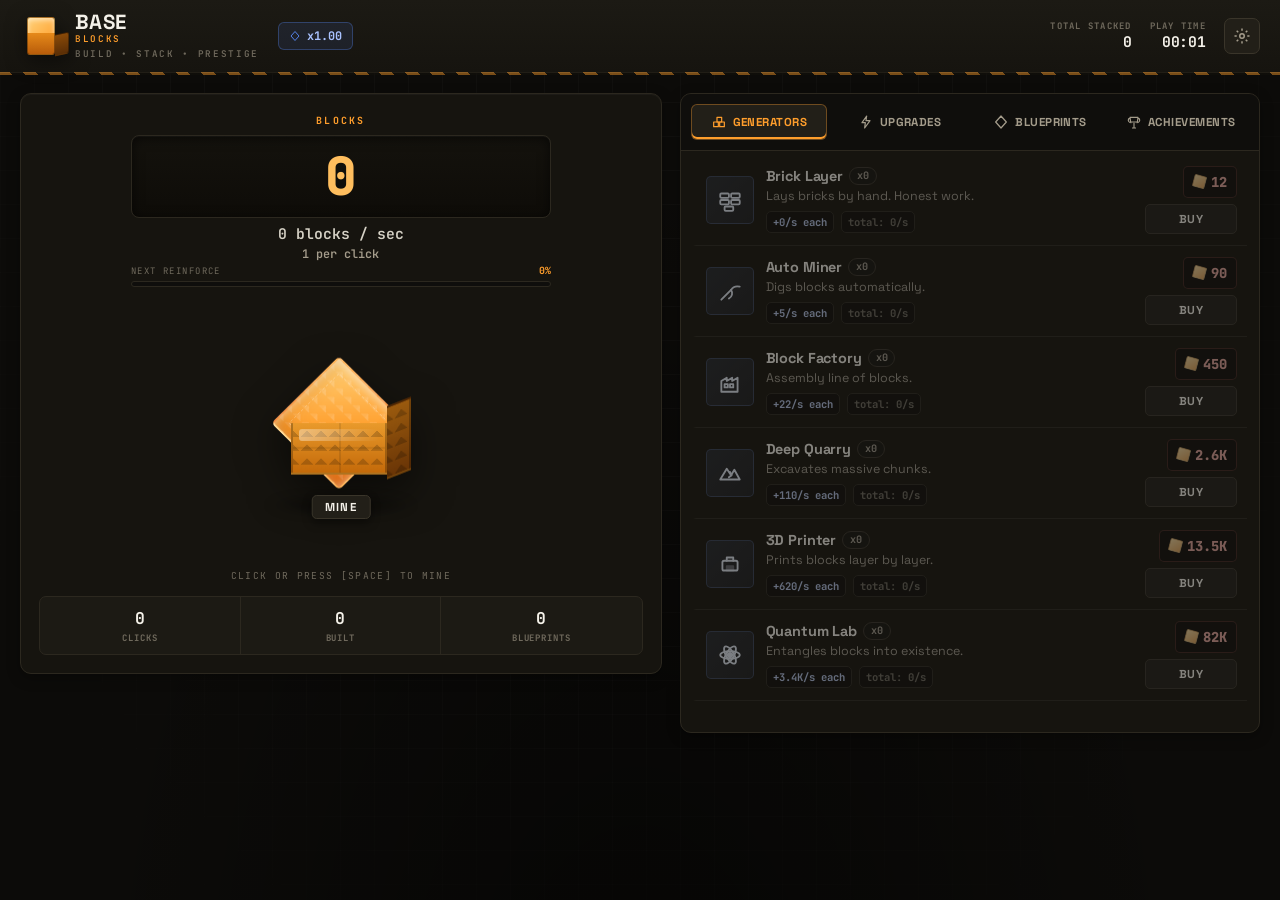
==== commit 8ffd4411: "feat: add viewable achievements section - Add ACHIEVEMENTS tab (trophy icon) next to BLUEPRINTS with" ====
--- a/base-blocks/index.html
+++ b/base-blocks/index.html
@@ -133,6 +133,10 @@
                 <button class="tab" data-tab="prestige">
                     <svg viewBox="0 0 24 24" fill="none" stroke="currentColor" stroke-width="1.8" stroke-linejoin="round"><path d="M12 3 L20 12 L12 21 L4 12 Z"/></svg>
                     BLUEPRINTS
+                </button>
+                <button class="tab" data-tab="achievements">
+                    <svg viewBox="0 0 24 24" fill="none" stroke="currentColor" stroke-width="1.7" stroke-linejoin="round"><path d="M6 5 H18 L17 12 H7 Z"/><path d="M6 7 H4 a4 4 0 0 0 4 6"/><path d="M18 7 H20 a4 4 0 0 1 -4 6"/><path d="M9 21 H15"/><path d="M12 13 V21"/></svg>
+                    ACHIEVEMENTS
                 </button>
             </div>
 
@@ -175,6 +179,25 @@
                         </div>
                     </div>
                 </div>
+
+                <!-- Achievements -->
+                <div class="tab-pane" id="pane-achievements">
+                    <div class="ach-header">
+                        <div class="ach-title">
+                            <svg viewBox="0 0 24 24" width="18" height="18" fill="none" stroke="currentColor" stroke-width="1.7" stroke-linejoin="round"><path d="M6 5 H18 L17 12 H7 Z"/><path d="M6 7 H4 a4 4 0 0 0 4 6"/><path d="M18 7 H20 a4 4 0 0 1 -4 6"/><path d="M9 21 H15"/><path d="M12 13 V21"/></svg>
+                            <span>ACHIEVEMENTS</span>
+                            <span class="mono ach-count" id="ach-count">0 / 0</span>
+                        </div>
+                        <div class="ach-progress-wrap">
+                            <div class="ach-progress-bar"><div class="ach-progress-fill" id="ach-progress-fill"></div></div>
+                            <span class="mono ach-progress-text" id="ach-progress-text">0%</span>
+                        </div>
+                    </div>
+                    <div class="ach-grid" id="achievements-grid">
+                        <!-- injected by JS -->
+                    </div>
+                    <p class="ach-hint mono">Unlock by clicking, building, and prestiging. Progress saves automatically.</p>
+                </div>
             </div>
 
 
@@ -212,8 +235,8 @@
                 <div class="setting-row">
                     <span>Save Data</span>
                     <div style="display:flex;gap:8px;flex-wrap:wrap">
-                        <button id="save-btn" class="small-btn" style="flex:1;min-width:140px" title="Manual save (auto-saves every 10s)">💾 SAVE NOW</button>
-                        <button id="export-btn" class="small-btn" style="flex:1;min-width:140px">📤 EXPORT SAVE</button>
+                        <button id="save-btn" class="small-btn" style="flex:1;min-width:140px" title="Manual save (auto-saves every 10s)">SAVE NOW</button>
+                        <button id="export-btn" class="small-btn" style="flex:1;min-width:140px">EXPORT SAVE</button>
                     </div>
                     <p class="modal-hint" style="text-align:left;margin:0">Auto-saves every 10s. Export copies a code for backups.</p>
                 </div>
@@ -234,7 +257,7 @@
 
                 <div class="setting-row">
                     <span style="color:#ff8a8a">Danger Zone</span>
-                    <button id="reset-btn" class="danger-btn">🗑️ WIPE SAVE — RESET EVERYTHING</button>
+                    <button id="reset-btn" class="danger-btn">WIPE SAVE — RESET EVERYTHING</button>
                     <p style="font-size:.72rem;color:var(--dim);line-height:1.4">Permanently erases blocks, generators, upgrades, blueprints & playtime. Requires double confirmation. This cannot be undone.</p>
                 </div>
 
--- a/base-blocks/style.css
+++ b/base-blocks/style.css
@@ -508,6 +508,68 @@
 .blueprint-card h5{font-size:.84rem;font-weight:700;display:flex;align-items:center;gap:6px}
 .blueprint-card p{font-size:.72rem;color:var(--muted);margin:2px 0 0;line-height:1.3}
 
+/* Achievements */
+.ach-header{
+  background:var(--panel-2);
+  border:1px solid var(--border);
+  border-radius:var(--radius-sm);
+  padding:12px;
+  margin-bottom:12px;
+}
+.ach-title{
+  display:flex;align-items:center;gap:8px;
+  font-family:var(--font-ui);font-weight:700;font-size:.82rem;letter-spacing:.04em;
+  color:var(--text);text-transform:uppercase;
+}
+.ach-title svg{width:16px;height:16px;color:var(--accent)}
+.ach-count{margin-left:auto;font-size:.78rem;color:var(--accent)}
+.ach-progress-wrap{
+  display:flex;align-items:center;gap:10px;margin-top:10px;
+}
+.ach-progress-bar{
+  flex:1;height:8px;background:var(--bg-2);
+  border:1px solid var(--border);border-radius:999px;overflow:hidden;
+}
+.ach-progress-fill{
+  height:100%;width:0%;
+  background:linear-gradient(90deg,var(--accent),var(--accent-2));
+  border-radius:999px;transition:width .4s ease;
+}
+.ach-progress-text{font-size:.72rem;color:var(--muted);min-width:38px;text-align:right}
+.ach-grid{display:grid;gap:8px}
+.ach-card{
+  display:grid;grid-template-columns:42px 1fr auto;
+  gap:10px;align-items:center;
+  background:var(--panel-2);
+  border:1px solid var(--border);
+  border-radius:var(--radius-sm);
+  padding:10px;
+  transition:.18s;
+}
+.ach-card.locked{opacity:.58;filter:grayscale(.25)}
+.ach-card.unlocked{
+  background:var(--panel-3);
+  border-color:rgba(255,158,44,.35);
+  box-shadow:inset 3px 0 0 var(--accent);
+}
+.ach-icon{
+  width:42px;height:42px;border-radius:8px;
+  display:grid;place-items:center;
+  background:var(--bg-2);border:1px solid var(--border-2);
+  color:var(--dim);
+}
+.ach-card.unlocked .ach-icon{
+  background:rgba(255,158,44,.14);
+  border-color:rgba(255,158,44,.30);
+  color:var(--accent);
+}
+.ach-icon svg{width:22px;height:22px;display:block}
+.ach-info h5{font-size:.86rem;font-weight:700;line-height:1.2;display:flex;align-items:center;gap:6px}
+.ach-info p{font-size:.72rem;color:var(--muted);margin-top:2px;line-height:1.35}
+.ach-status{font-family:var(--font-mono);font-size:.68rem;font-weight:700;padding:5px 9px;border-radius:999px;border:1px solid var(--border-2);background:var(--bg-2);color:var(--muted);white-space:nowrap}
+.ach-card.unlocked .ach-status{background:rgba(255,158,44,.14);border-color:rgba(255,158,44,.35);color:var(--accent)}
+.ach-hint{font-size:.70rem;color:var(--dim);text-align:center;margin-top:10px}
+
 /* Shop footer */
 .shop-footer{
   display:flex;gap:8px;padding:11px;
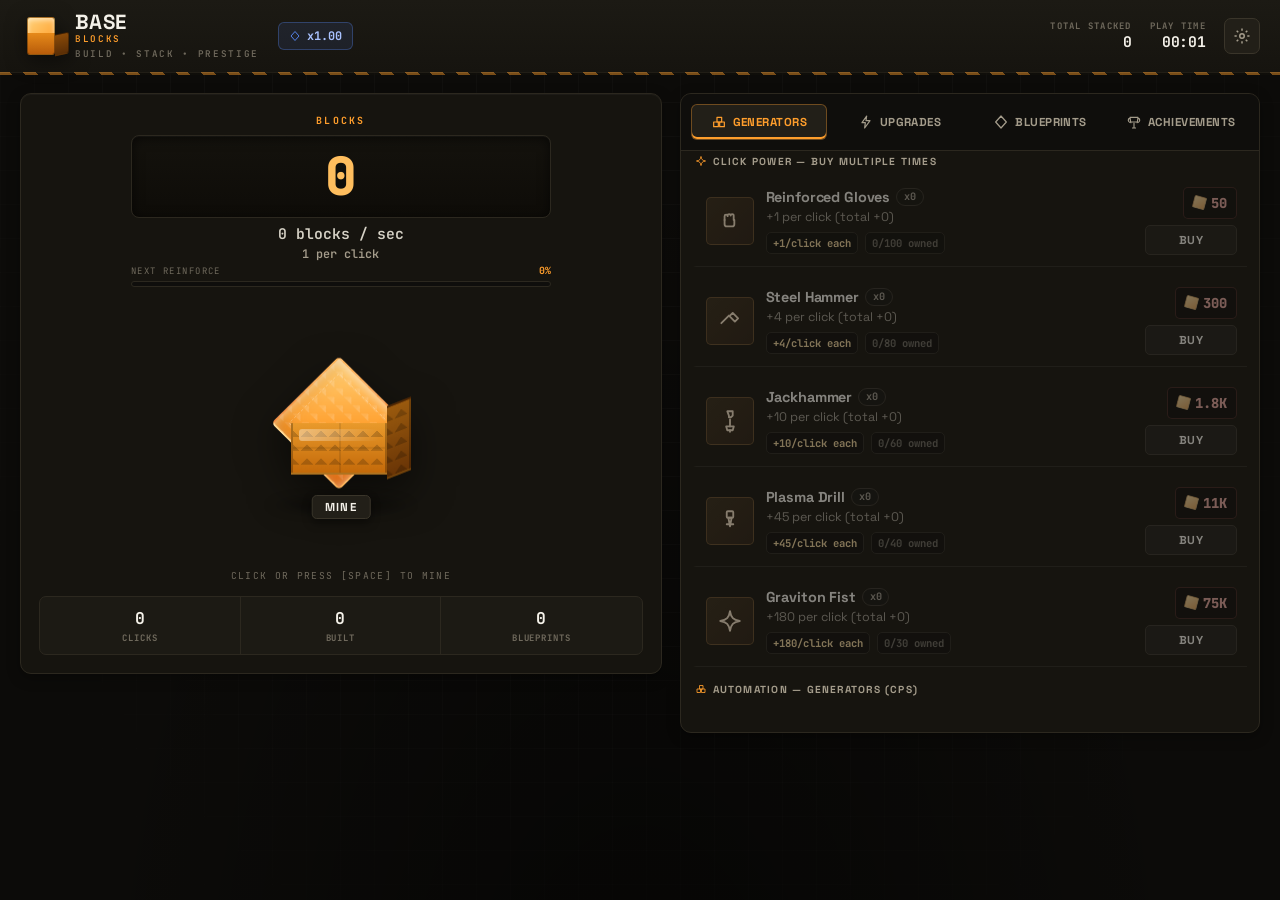
==== commit 0605b8a8: "feat: make click upgrades multi-buy and group with CPS generators - Split CLICK_UPGRADES out of UPGR" ====
--- a/base-blocks/index.html
+++ b/base-blocks/index.html
@@ -141,9 +141,22 @@
             </div>
 
             <div class="shop-content">
-                <!-- Generators -->
+                <!-- Generators — now includes Click Power (multi-buy) with CPS -->
                 <div class="tab-pane active" id="pane-generators">
-                    <div class="shop-list" id="generators-list"></div>
+                    <div class="shop-section">
+                        <div class="section-label">
+                            <svg viewBox="0 0 24 24" width="14" height="14" fill="none" stroke="currentColor" stroke-width="1.8" stroke-linejoin="round"><path d="M12 3 C13 9 15 11 21 12 C15 13 13 15 12 21 C11 15 9 13 3 12 C9 11 11 9 12 3 Z"/></svg>
+                            CLICK POWER — Buy multiple times
+                        </div>
+                        <div class="shop-list" id="click-upgrades-list"></div>
+                    </div>
+                    <div class="shop-section" style="margin-top:16px">
+                        <div class="section-label">
+                            <svg viewBox="0 0 24 24" width="14" height="14" fill="none" stroke="currentColor" stroke-width="1.7" stroke-linejoin="round"><rect x="4" y="12" width="7" height="7"/><rect x="13" y="12" width="7" height="7"/><rect x="9" y="5" width="7" height="7"/></svg>
+                            AUTOMATION — Generators (CPS)
+                        </div>
+                        <div class="shop-list" id="generators-list"></div>
+                    </div>
                 </div>
 
                 <!-- Upgrades -->
--- a/base-blocks/style.css
+++ b/base-blocks/style.css
@@ -367,7 +367,15 @@
   border-color:rgba(255,158,44,.35);box-shadow:inset 0 -2px 0 var(--accent);
 }
 .shop-content{flex:1;overflow:auto;max-height:560px;padding:4px 12px 12px}
-.shop-list{display:flex;flex-direction:column}
+.shop-list{display:flex;flex-direction:column;gap:9px}
+.shop-section{margin-bottom:2px}
+.section-label{
+  display:flex;align-items:center;gap:6px;
+  font-size:.64rem;letter-spacing:.12em;font-weight:800;
+  color:var(--muted);text-transform:uppercase;
+  margin-bottom:8px;padding-left:2px;
+}
+.section-label svg{width:12px;height:12px;color:var(--accent);flex:none}
 .tab-pane{display:none}
 .tab-pane.active{display:block}
 
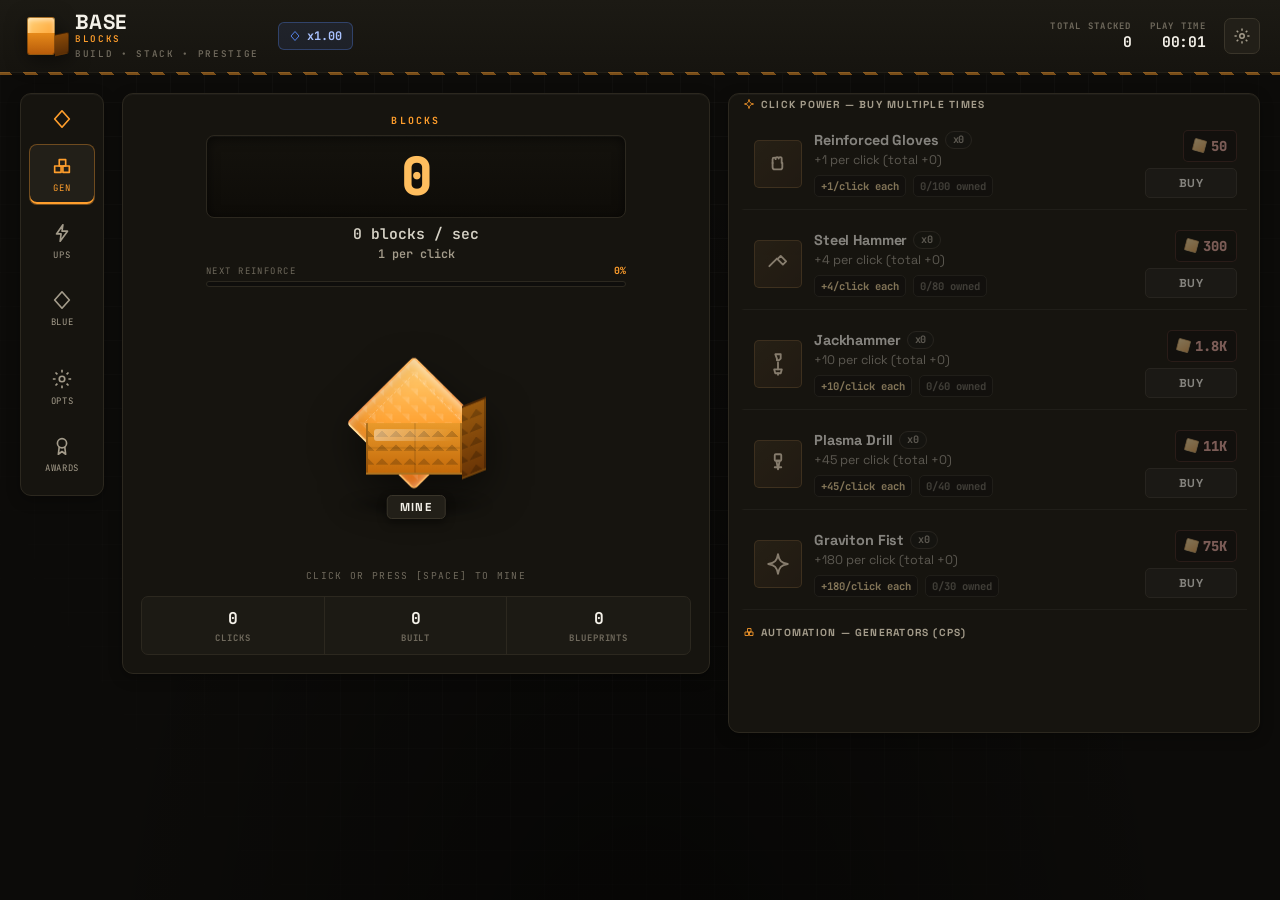
==== commit 916520ff: "feat: taskbar nav with settings + achievements pinned at bottom" ====
--- a/base-blocks/index.html
+++ b/base-blocks/index.html
@@ -60,224 +60,210 @@
         </div>
     </header>
 
-    <!-- Main Layout -->
+    <!-- Main Layout: taskbar + content -->
     <main class="layout">
-        <!-- LEFT: Click Area -->
-        <section class="panel panel-main">
-            <div class="counter-area">
-                <div class="counter-label">BLOCKS</div>
-                <div class="counter-value mono" id="blocks-display">0</div>
-                <div class="counter-sub mono" id="bps-display">0.0 blocks / sec</div>
-                <div class="counter-sub small" id="click-power-display">1 per click</div>
-                <div class="goal-meter" id="goal-meter">
-                    <div class="goal-meter-head">
-                        <span class="goal-label">Next Reinforce</span>
-                        <span class="goal-pct mono" id="goal-pct">0%</span>
-                    </div>
-                    <div class="goal-bar"><div class="goal-bar-fill" id="goal-fill"></div></div>
-                </div>
-            </div>
-
-            <!-- The Block Button -->
-            <div class="block-stage" id="block-stage">
-                <div class="block-shadow"></div>
-                <button class="big-block" id="big-block" aria-label="Mine block">
-                    <div class="block-iso">
-                        <div class="iso-top"></div>
-                        <div class="iso-front">
-                            <div class="block-pattern"></div>
-                            <div class="block-highlight"></div>
-                        </div>
-                        <div class="iso-side">
-                            <div class="block-pattern dark"></div>
-                        </div>
-                        <div class="iso-crack" id="crack-layer"></div>
-                    </div>
-                    <div class="block-label">MINE</div>
-                </button>
-                <div class="click-fx-layer" id="click-fx-layer"></div>
-                <!-- Golden block -->
-                <button class="golden-block hidden" id="golden-block" title="Golden Block! +10% of bank"><svg viewBox="0 0 24 24" fill="none" stroke="currentColor" stroke-width="1.8" stroke-linejoin="round"><path d="M12 3 L20 12 L12 21 L4 12 Z"/></svg></button>
-            </div>
-
-            <div class="hint">Click or press [Space] to mine</div>
-
-            <!-- Mini stats -->
-            <div class="mini-stats">
-                <div class="mini-stat">
-                    <span class="mini-stat-num mono" id="stat-clicks">0</span>
-                    <span class="mini-stat-label">clicks</span>
-                </div>
-                <div class="mini-stat">
-                    <span class="mini-stat-num mono" id="stat-built">0</span>
-                    <span class="mini-stat-label">built</span>
-                </div>
-                <div class="mini-stat">
-                    <span class="mini-stat-num mono" id="stat-blueprints">0</span>
-                    <span class="mini-stat-label">blueprints</span>
-                </div>
-            </div>
-        </section>
-
-        <!-- RIGHT: Shop -->
-        <section class="panel panel-shop">
-            <div class="shop-tabs" id="shop-tabs">
-                <button class="tab active" data-tab="generators">
-                    <svg viewBox="0 0 24 24" fill="none" stroke="currentColor" stroke-width="1.8" stroke-linejoin="round"><rect x="4" y="12" width="7" height="7"/><rect x="13" y="12" width="7" height="7"/><rect x="9" y="5" width="7" height="7"/></svg>
-                    GENERATORS
-                </button>
-                <button class="tab" data-tab="upgrades">
-                    <svg viewBox="0 0 24 24" fill="none" stroke="currentColor" stroke-width="1.8" stroke-linejoin="round"><path d="M13 3 L6 13 H11 L10 21 L18 10 H12 Z"/></svg>
-                    UPGRADES
-                </button>
-                <button class="tab" data-tab="prestige">
-                    <svg viewBox="0 0 24 24" fill="none" stroke="currentColor" stroke-width="1.8" stroke-linejoin="round"><path d="M12 3 L20 12 L12 21 L4 12 Z"/></svg>
-                    BLUEPRINTS
-                </button>
-                <button class="tab" data-tab="achievements">
-                    <svg viewBox="0 0 24 24" fill="none" stroke="currentColor" stroke-width="1.7" stroke-linejoin="round"><path d="M6 5 H18 L17 12 H7 Z"/><path d="M6 7 H4 a4 4 0 0 0 4 6"/><path d="M18 7 H20 a4 4 0 0 1 -4 6"/><path d="M9 21 H15"/><path d="M12 13 V21"/></svg>
-                    ACHIEVEMENTS
-                </button>
-            </div>
-
-            <div class="shop-content">
-                <!-- Generators — now includes Click Power (multi-buy) with CPS -->
-                <div class="tab-pane active" id="pane-generators">
-                    <div class="shop-section">
-                        <div class="section-label">
-                            <svg viewBox="0 0 24 24" width="14" height="14" fill="none" stroke="currentColor" stroke-width="1.8" stroke-linejoin="round"><path d="M12 3 C13 9 15 11 21 12 C15 13 13 15 12 21 C11 15 9 13 3 12 C9 11 11 9 12 3 Z"/></svg>
-                            CLICK POWER — Buy multiple times
-                        </div>
-                        <div class="shop-list" id="click-upgrades-list"></div>
-                    </div>
-                    <div class="shop-section" style="margin-top:16px">
-                        <div class="section-label">
-                            <svg viewBox="0 0 24 24" width="14" height="14" fill="none" stroke="currentColor" stroke-width="1.7" stroke-linejoin="round"><rect x="4" y="12" width="7" height="7"/><rect x="13" y="12" width="7" height="7"/><rect x="9" y="5" width="7" height="7"/></svg>
-                            AUTOMATION — Generators (CPS)
-                        </div>
-                        <div class="shop-list" id="generators-list"></div>
-                    </div>
-                </div>
-
-                <!-- Upgrades -->
-                <div class="tab-pane" id="pane-upgrades">
-                    <div class="shop-list" id="upgrades-list"></div>
-                </div>
-
-                <!-- Prestige -->
-                <div class="tab-pane" id="pane-prestige">
-                    <div class="prestige-panel">
-                        <div class="prestige-icon"><svg viewBox="0 0 24 24" fill="none" stroke="currentColor" stroke-width="1.8" stroke-linejoin="round"><path d="M12 3 L20 12 L12 21 L4 12 Z"/></svg></div>
-                        <h3>REINFORCE YOUR BASE</h3>
-                        <p>Demolish everything and keep <b>Blueprints</b>. Each Blueprint gives <b>+12% to all production</b> permanently. The higher you build, the more you earn.</p>
-                        <div class="prestige-stats">
-                            <div class="pstat">
-                                <span>Current Blueprints</span>
-                                <b class="mono" id="p-blue-current">0</b>
-                            </div>
-                            <div class="pstat">
-                                <span>Multiplier</span>
-                                <b class="mono" id="p-mult">x1.00</b>
-                            </div>
-                            <div class="pstat highlight">
-                                <span>On Reinforce</span>
-                                <b class="mono" id="p-on-reset">+0</b>
-                            </div>
-                        </div>
-                        <button class="prestige-big-btn" id="prestige-big-btn">REINFORCE NOW</button>
-                        <p class="prestige-req mono" id="prestige-req">Need 18,000 blocks to Reinforce</p>
-                        <div class="prestige-perks">
-                            <h4>Blueprint Shop</h4>
-                            <div id="blueprint-shop"></div>
-                        </div>
-                    </div>
-                </div>
-
-                <!-- Achievements -->
-                <div class="tab-pane" id="pane-achievements">
-                    <div class="ach-header">
-                        <div class="ach-title">
-                            <svg viewBox="0 0 24 24" width="18" height="18" fill="none" stroke="currentColor" stroke-width="1.7" stroke-linejoin="round"><path d="M6 5 H18 L17 12 H7 Z"/><path d="M6 7 H4 a4 4 0 0 0 4 6"/><path d="M18 7 H20 a4 4 0 0 1 -4 6"/><path d="M9 21 H15"/><path d="M12 13 V21"/></svg>
-                            <span>ACHIEVEMENTS</span>
-                            <span class="mono ach-count" id="ach-count">0 / 0</span>
-                        </div>
-                        <div class="ach-progress-wrap">
-                            <div class="ach-progress-bar"><div class="ach-progress-fill" id="ach-progress-fill"></div></div>
-                            <span class="mono ach-progress-text" id="ach-progress-text">0%</span>
-                        </div>
-                    </div>
-                    <div class="ach-grid" id="achievements-grid">
-                        <!-- injected by JS -->
-                    </div>
-                    <p class="ach-hint mono">Unlock by clicking, building, and prestiging. Progress saves automatically.</p>
-                </div>
-            </div>
-
-
-        </section>
+        <nav class="taskbar" aria-label="Sections">
+            <div class="tb-brand"><svg viewBox="0 0 24 24" fill="none" stroke="currentColor" stroke-width="1.8" stroke-linejoin="round"><path d="M12 3 L20 12 L12 21 L4 12 Z"/></svg></div>
+            <button class="tb-item active" data-view="play" data-pane="generators">
+                <svg viewBox="0 0 24 24" fill="none" stroke="currentColor" stroke-width="1.8" stroke-linejoin="round"><rect x="4" y="12" width="7" height="7"/><rect x="13" y="12" width="7" height="7"/><rect x="9" y="5" width="7" height="7"/></svg>
+                GEN
+            </button>
+            <button class="tb-item" data-view="play" data-pane="upgrades">
+                <svg viewBox="0 0 24 24" fill="none" stroke="currentColor" stroke-width="1.8" stroke-linejoin="round"><path d="M13 3 L6 13 H11 L10 21 L18 10 H12 Z"/></svg>
+                UPS
+            </button>
+            <button class="tb-item" data-view="play" data-pane="prestige">
+                <svg viewBox="0 0 24 24" fill="none" stroke="currentColor" stroke-width="1.8" stroke-linejoin="round"><path d="M12 3 L20 12 L12 21 L4 12 Z"/></svg>
+                BLUE
+            </button>
+            <div class="tb-spacer"></div>
+            <button class="tb-item" data-view="settings">
+                <svg viewBox="0 0 24 24" fill="none" stroke="currentColor" stroke-width="1.8"><circle cx="12" cy="12" r="3"/><path d="M12 2v3M12 19v3M2 12h3M19 12h3M4.9 4.9l2.1 2.1M17 17l2.1 2.1M19.1 4.9L17 7M7 17l-2.1 2.1"/></svg>
+                OPTS
+            </button>
+            <button class="tb-item" data-view="achievements">
+                <svg viewBox="0 0 24 24" fill="none" stroke="currentColor" stroke-width="1.8" stroke-linejoin="round"><circle cx="12" cy="9" r="5"/><path d="M9 13 L8 21 L12 18 L16 21 L15 13"/></svg>
+                AWARDS
+            </button>
+        </nav>
+
+        <div class="content">
+            <!-- PLAY VIEW (click area + shop) -->
+            <section class="view" id="view-play">
+                <!-- LEFT: Click Area -->
+                <section class="panel panel-main">
+                    <div class="counter-area">
+                        <div class="counter-label">BLOCKS</div>
+                        <div class="counter-value mono" id="blocks-display">0</div>
+                        <div class="counter-sub mono" id="bps-display">0.0 blocks / sec</div>
+                        <div class="counter-sub small" id="click-power-display">1 per click</div>
+                        <div class="goal-meter" id="goal-meter">
+                            <div class="goal-meter-head">
+                                <span class="goal-label">Next Reinforce</span>
+                                <span class="goal-pct mono" id="goal-pct">0%</span>
+                            </div>
+                            <div class="goal-bar"><div class="goal-bar-fill" id="goal-fill"></div></div>
+                        </div>
+                    </div>
+
+                    <!-- The Block Button -->
+                    <div class="block-stage" id="block-stage">
+                        <div class="block-shadow"></div>
+                        <button class="big-block" id="big-block" aria-label="Mine block">
+                            <div class="block-iso">
+                                <div class="iso-top"></div>
+                                <div class="iso-front">
+                                    <div class="block-pattern"></div>
+                                    <div class="block-highlight"></div>
+                                </div>
+                                <div class="iso-side">
+                                    <div class="block-pattern dark"></div>
+                                </div>
+                                <div class="iso-crack" id="crack-layer"></div>
+                            </div>
+                            <div class="block-label">MINE</div>
+                        </button>
+                        <div class="click-fx-layer" id="click-fx-layer"></div>
+                        <button class="golden-block hidden" id="golden-block" title="Golden Block! +10% of bank"><svg viewBox="0 0 24 24" fill="none" stroke="currentColor" stroke-width="1.8" stroke-linejoin="round"><path d="M12 3 L20 12 L12 21 L4 12 Z"/></svg></button>
+                    </div>
+
+                    <div class="hint">Click or press [Space] to mine</div>
+
+                    <!-- Mini stats -->
+                    <div class="mini-stats">
+                        <div class="mini-stat">
+                            <span class="mini-stat-num mono" id="stat-clicks">0</span>
+                            <span class="mini-stat-label">clicks</span>
+                        </div>
+                        <div class="mini-stat">
+                            <span class="mini-stat-num mono" id="stat-built">0</span>
+                            <span class="mini-stat-label">built</span>
+                        </div>
+                        <div class="mini-stat">
+                            <span class="mini-stat-num mono" id="stat-blueprints">0</span>
+                            <span class="mini-stat-label">blueprints</span>
+                        </div>
+                    </div>
+                </section>
+
+                <!-- RIGHT: Shop -->
+                <section class="panel panel-shop">
+                    <div class="shop-content">
+                        <div class="tab-pane active" id="pane-generators">
+                            <div class="shop-section">
+                                <div class="section-label">
+                                    <svg viewBox="0 0 24 24" width="14" height="14" fill="none" stroke="currentColor" stroke-width="1.8" stroke-linejoin="round"><path d="M12 3 C13 9 15 11 21 12 C15 13 13 15 12 21 C11 15 9 13 3 12 C9 11 11 9 12 3 Z"/></svg>
+                                    CLICK POWER — Buy multiple times
+                                </div>
+                                <div class="shop-list" id="click-upgrades-list"></div>
+                            </div>
+                            <div class="shop-section" style="margin-top:16px">
+                                <div class="section-label">
+                                    <svg viewBox="0 0 24 24" width="14" height="14" fill="none" stroke="currentColor" stroke-width="1.7" stroke-linejoin="round"><rect x="4" y="12" width="7" height="7"/><rect x="13" y="12" width="7" height="7"/><rect x="9" y="5" width="7" height="7"/></svg>
+                                    AUTOMATION — Generators (CPS)
+                                </div>
+                                <div class="shop-list" id="generators-list"></div>
+                            </div>
+                        </div>
+                        <div class="tab-pane" id="pane-upgrades">
+                            <div class="shop-list" id="upgrades-list"></div>
+                        </div>
+                        <div class="tab-pane" id="pane-prestige">
+                            <div class="prestige-panel">
+                                <div class="prestige-icon"><svg viewBox="0 0 24 24" fill="none" stroke="currentColor" stroke-width="1.8" stroke-linejoin="round"><path d="M12 3 L20 12 L12 21 L4 12 Z"/></svg></div>
+                                <h3>REINFORCE YOUR BASE</h3>
+                                <p>Demolish everything and keep <b>Blueprints</b>. Each Blueprint gives <b>+12% to all production</b> permanently. The higher you build, the more you earn.</p>
+                                <div class="prestige-stats">
+                                    <div class="pstat">
+                                        <span>Current Blueprints</span>
+                                        <b class="mono" id="p-blue-current">0</b>
+                                    </div>
+                                    <div class="pstat">
+                                        <span>Multiplier</span>
+                                        <b class="mono" id="p-mult">x1.00</b>
+                                    </div>
+                                    <div class="pstat highlight">
+                                        <span>On Reinforce</span>
+                                        <b class="mono" id="p-on-reset">+0</b>
+                                    </div>
+                                </div>
+                                <button class="prestige-big-btn" id="prestige-big-btn">REINFORCE NOW</button>
+                                <p class="prestige-req mono" id="prestige-req">Need 18,000 blocks to Reinforce</p>
+                                <div class="prestige-perks">
+                                    <h4>Blueprint Shop</h4>
+                                    <div id="blueprint-shop"></div>
+                                </div>
+                            </div>
+                        </div>
+                    </div>
+                </section>
+            </section>
+
+            <!-- SETTINGS VIEW -->
+            <section class="panel view hidden" id="view-settings">
+                <div class="view-pad">
+                    <h2 class="view-title">Settings</h2>
+                    <label class="toggle">
+                        <input type="checkbox" id="toggle-particles" checked>
+                        <span>Particles & Floaters</span>
+                    </label>
+                    <label class="toggle">
+                        <input type="checkbox" id="toggle-shake" checked>
+                        <span>Screen Shake on Crit</span>
+                    </label>
+                    <label class="toggle">
+                        <input type="checkbox" id="toggle-numbers" checked>
+                        <span>Compact Numbers (K/M/B)</span>
+                    </label>
+
+                    <div class="settings-divider"></div>
+
+                    <div class="setting-row">
+                        <span>Save Data</span>
+                        <div style="display:flex;gap:8px;flex-wrap:wrap">
+                            <button id="save-btn" class="small-btn" style="flex:1;min-width:140px" title="Manual save (auto-saves every 10s)">SAVE NOW</button>
+                            <button id="export-btn" class="small-btn" style="flex:1;min-width:140px">EXPORT SAVE</button>
+                        </div>
+                        <p class="modal-hint" style="text-align:left;margin:0">Auto-saves every 10s. Export copies a code for backups.</p>
+                    </div>
+
+                    <div class="setting-row">
+                        <span>Import Save</span>
+                        <div class="import-row">
+                            <input id="import-input" placeholder="Paste save string..." />
+                            <button id="import-btn" class="small-btn">IMPORT</button>
+                        </div>
+                    </div>
+                    <div class="setting-row">
+                        <span>Export Output</span>
+                        <textarea id="export-area" readonly rows="3" placeholder="Click EXPORT SAVE to generate..."></textarea>
+                    </div>
+
+                    <div class="settings-divider"></div>
+
+                    <div class="setting-row">
+                        <span style="color:#ff8a8a">Danger Zone</span>
+                        <button id="reset-btn" class="danger-btn">WIPE SAVE — RESET EVERYTHING</button>
+                        <p style="font-size:.72rem;color:var(--dim);line-height:1.4">Permanently erases blocks, generators, upgrades, blueprints & playtime. Requires double confirmation. This cannot be undone.</p>
+                    </div>
+
+                    <p class="modal-hint">Your base is stored locally (localStorage). Balance patch v1.2 active.</p>
+                </div>
+            </section>
+
+            <!-- ACHIEVEMENTS VIEW -->
+            <section class="panel view hidden" id="view-achievements">
+                <div class="view-pad">
+                    <h2 class="view-title">Achievements</h2>
+                    <p class="modal-hint" style="text-align:left;margin:0 0 4px">Milestones you've hit while building. Keep stacking.</p>
+                    <div class="ach-list" id="achievements-list"></div>
+                </div>
+            </section>
+        </div>
     </main>
 
     <!-- Toast -->
     <div class="toast-stack" id="toast-stack"></div>
-
-    <!-- Settings Modal -->
-    <div class="modal-overlay hidden" id="settings-modal">
-        <div class="modal">
-            <div class="modal-head">
-                <h2>Settings</h2>
-                <button class="icon-btn" id="close-settings" aria-label="Close">
-                    <svg viewBox="0 0 24 24" width="18" height="18" fill="none" stroke="currentColor" stroke-width="2" stroke-linecap="round"><path d="M6 6l12 12M18 6L6 18"/></svg>
-                </button>
-            </div>
-            <div class="modal-body">
-                <label class="toggle">
-                    <input type="checkbox" id="toggle-particles" checked>
-                    <span>Particles & Floaters</span>
-                </label>
-                <label class="toggle">
-                    <input type="checkbox" id="toggle-shake" checked>
-                    <span>Screen Shake on Crit</span>
-                </label>
-                <label class="toggle">
-                    <input type="checkbox" id="toggle-numbers" checked>
-                    <span>Compact Numbers (K/M/B)</span>
-                </label>
-
-                <div class="settings-divider"></div>
-
-                <div class="setting-row">
-                    <span>Save Data</span>
-                    <div style="display:flex;gap:8px;flex-wrap:wrap">
-                        <button id="save-btn" class="small-btn" style="flex:1;min-width:140px" title="Manual save (auto-saves every 10s)">SAVE NOW</button>
-                        <button id="export-btn" class="small-btn" style="flex:1;min-width:140px">EXPORT SAVE</button>
-                    </div>
-                    <p class="modal-hint" style="text-align:left;margin:0">Auto-saves every 10s. Export copies a code for backups.</p>
-                </div>
-
-                <div class="setting-row">
-                    <span>Import Save</span>
-                    <div class="import-row">
-                        <input id="import-input" placeholder="Paste save string..." />
-                        <button id="import-btn" class="small-btn">IMPORT</button>
-                    </div>
-                </div>
-                <div class="setting-row">
-                    <span>Export Output</span>
-                    <textarea id="export-area" readonly rows="3" placeholder="Click EXPORT SAVE to generate..."></textarea>
-                </div>
-
-                <div class="settings-divider"></div>
-
-                <div class="setting-row">
-                    <span style="color:#ff8a8a">Danger Zone</span>
-                    <button id="reset-btn" class="danger-btn">WIPE SAVE — RESET EVERYTHING</button>
-                    <p style="font-size:.72rem;color:var(--dim);line-height:1.4">Permanently erases blocks, generators, upgrades, blueprints & playtime. Requires double confirmation. This cannot be undone.</p>
-                </div>
-
-                <p class="modal-hint">Your base is stored locally (localStorage). Balance patch v1.2 active.</p>
-            </div>
-        </div>
-    </div>
 
     <script src="script.js"></script>
 </body>
--- a/base-blocks/style.css
+++ b/base-blocks/style.css
@@ -171,16 +171,88 @@
 .prestige-cta:hover{transform:translateY(-1px);box-shadow:0 4px 0 rgba(140,60,5,.6)}
 .prestige-cta:active{transform:translateY(2px);box-shadow:0 1px 0 rgba(140,60,5,.6)}
 
-/* ---------- Layout ---------- */
+/* ---------- Layout: taskbar + content ---------- */
 .layout{
   max-width:1400px;margin:0 auto;
   padding:20px 20px 40px;
-  display:grid;grid-template-columns:1.05fr .95fr;
-  gap:18px;align-items:start;
+  display:flex;align-items:flex-start;gap:18px;
 }
 @media (max-width:980px){
-  .layout{grid-template-columns:1fr}
   .hide-mobile{display:none !important}
+}
+
+/* Taskbar — the navigation rail */
+.taskbar{
+  width:84px;flex:none;
+  position:sticky;top:72px;
+  align-self:flex-start;
+  display:flex;flex-direction:column;gap:6px;
+  background:var(--panel);border:1px solid var(--border);
+  border-radius:var(--radius);
+  box-shadow:inset 0 1px 0 rgba(255,255,255,.03), 0 4px 14px rgba(0,0,0,.3);
+  padding:10px 8px;
+}
+.tb-brand{display:grid;place-items:center;padding:4px 0 8px;color:var(--accent)}
+.tb-brand svg{width:22px;height:22px}
+.tb-spacer{flex:1;min-height:6px}
+.tb-item{
+  display:flex;flex-direction:column;align-items:center;gap:5px;
+  padding:10px 4px;border-radius:8px;
+  border:1px solid transparent;background:transparent;
+  color:var(--muted);cursor:pointer;transition:.15s;
+  font-family:var(--font-mono);font-size:.56rem;letter-spacing:.08em;text-transform:uppercase;
+}
+.tb-item svg{width:22px;height:22px;display:block}
+.tb-item:hover{background:var(--panel-2);color:var(--text)}
+.tb-item.active{
+  background:var(--panel-3);color:var(--accent);
+  border-color:rgba(255,158,44,.35);
+  box-shadow:inset 0 -2px 0 var(--accent);
+}
+
+.content{flex:1;min-width:0;display:flex;flex-direction:column;gap:18px}
+.view{}
+.view.hidden{display:none}
+
+/* Play view keeps the two-column play layout */
+#view-play{display:grid;grid-template-columns:1.05fr .95fr;gap:18px;align-items:start}
+@media (max-width:980px){ #view-play{grid-template-columns:1fr} }
+
+/* Settings / Achievements panels */
+.view-pad{padding:18px;display:flex;flex-direction:column;gap:14px;max-width:600px}
+.view-title{font-family:var(--font-ui);font-weight:700;font-size:1.15rem;letter-spacing:.01em}
+
+/* Achievements */
+.ach-list{display:flex;flex-direction:column;gap:8px;margin-top:4px}
+.ach{
+  display:flex;gap:12px;align-items:center;
+  padding:11px 12px;border:1px solid var(--border);border-radius:7px;
+  background:var(--panel-2);transition:.15s;
+}
+.ach.got{border-color:rgba(58,217,138,.35);background:linear-gradient(180deg,rgba(58,217,138,.08),var(--panel-2))}
+.ach-icon{width:34px;height:34px;flex:none;display:grid;place-items:center;border-radius:8px;background:var(--panel-3);border:1px solid var(--border-2);color:var(--dim)}
+.ach-icon svg{width:18px;height:18px}
+.ach.got .ach-icon{color:var(--green);border-color:rgba(58,217,138,.4)}
+.ach-info{flex:1;min-width:0}
+.ach-name{font-weight:700;font-size:.86rem}
+.ach:not(.got) .ach-name{color:var(--muted)}
+.ach-state{font-family:var(--font-mono);font-size:.56rem;letter-spacing:.12em;color:var(--dim);text-transform:uppercase;margin-top:2px}
+.ach.got .ach-state{color:var(--green)}
+
+/* Mobile: taskbar becomes a bottom dock */
+@media (max-width:760px){
+  .layout{flex-direction:column;padding:14px 12px 90px}
+  .taskbar{
+    position:fixed;left:0;right:0;bottom:0;top:auto;width:auto;
+    flex-direction:row;justify-content:space-around;
+    border-radius:0;border-left:none;border-right:none;border-bottom:none;
+    padding:6px 8px;z-index:40;
+    box-shadow:0 -4px 16px rgba(0,0,0,.4);
+  }
+  .tb-brand{display:none}
+  .tb-spacer{display:none}
+  .tb-item{flex:1;flex-direction:row;gap:6px;font-size:.52rem;padding:8px 4px}
+  .toast-stack{bottom:72px}
 }
 
 /* Solid, lightly edge-lit panels — flatter than before */
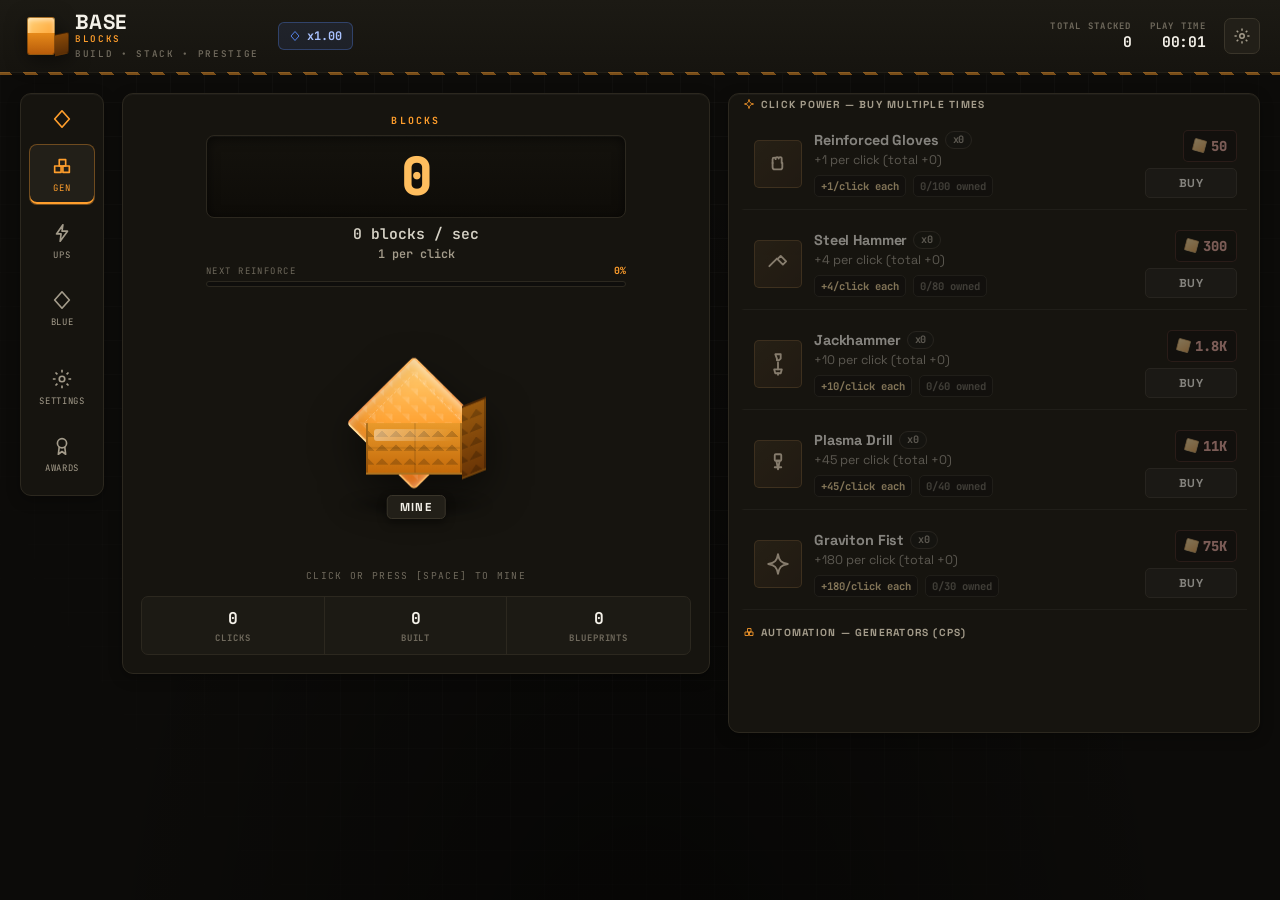
==== commit a0d608b2: "fix: prevent 39k blueprint explosion + dismissible reinforce banner + OPTS->SETTINGS - Prestige scal" ====
--- a/base-blocks/index.html
+++ b/base-blocks/index.html
@@ -51,11 +51,12 @@
                 </div>
             </div>
         </div>
-        <!-- prestige banner -->
+        <!-- prestige banner — dismissible + auto-hides after 12s so it doesn't stay plastered -->
         <div class="prestige-banner hidden" id="prestige-banner">
             <div class="prestige-banner-inner">
                 <span><svg class="banner-icon" viewBox="0 0 24 24" fill="none" stroke="currentColor" stroke-width="1.8" stroke-linecap="round" stroke-linejoin="round"><path d="M12 4 v9"/><path d="M8 11 l4 -4 4 4"/><rect x="6" y="15" width="12" height="4" rx="1"/></svg> You can <strong>REINFORCE</strong> your base! Reset for <b id="prestige-preview">0</b> Blueprints (+<span id="prestige-bonus-preview">0%</span> permanent boost)</span>
                 <button class="prestige-cta" id="prestige-btn">REINFORCE BASE</button>
+                <button class="banner-close" id="banner-close" aria-label="Dismiss" title="Dismiss">✕</button>
             </div>
         </div>
     </header>
@@ -79,7 +80,7 @@
             <div class="tb-spacer"></div>
             <button class="tb-item" data-view="settings">
                 <svg viewBox="0 0 24 24" fill="none" stroke="currentColor" stroke-width="1.8"><circle cx="12" cy="12" r="3"/><path d="M12 2v3M12 19v3M2 12h3M19 12h3M4.9 4.9l2.1 2.1M17 17l2.1 2.1M19.1 4.9L17 7M7 17l-2.1 2.1"/></svg>
-                OPTS
+                SETTINGS
             </button>
             <button class="tb-item" data-view="achievements">
                 <svg viewBox="0 0 24 24" fill="none" stroke="currentColor" stroke-width="1.8" stroke-linejoin="round"><circle cx="12" cy="9" r="5"/><path d="M9 13 L8 21 L12 18 L16 21 L15 13"/></svg>
@@ -172,7 +173,7 @@
                             <div class="prestige-panel">
                                 <div class="prestige-icon"><svg viewBox="0 0 24 24" fill="none" stroke="currentColor" stroke-width="1.8" stroke-linejoin="round"><path d="M12 3 L20 12 L12 21 L4 12 Z"/></svg></div>
                                 <h3>REINFORCE YOUR BASE</h3>
-                                <p>Demolish everything and keep <b>Blueprints</b>. Each Blueprint gives <b>+12% to all production</b> permanently. The higher you build, the more you earn.</p>
+                                <p>Demolish everything and keep <b>Blueprints</b>. Each Blueprint gives <b>+8% to all production</b> permanently. The higher you build, the more you earn.</p>
                                 <div class="prestige-stats">
                                     <div class="pstat">
                                         <span>Current Blueprints</span>
@@ -188,7 +189,7 @@
                                     </div>
                                 </div>
                                 <button class="prestige-big-btn" id="prestige-big-btn">REINFORCE NOW</button>
-                                <p class="prestige-req mono" id="prestige-req">Need 18,000 blocks to Reinforce</p>
+                                <p class="prestige-req mono" id="prestige-req">Need 75,000 blocks to Reinforce</p>
                                 <div class="prestige-perks">
                                     <h4>Blueprint Shop</h4>
                                     <div id="blueprint-shop"></div>
--- a/base-blocks/style.css
+++ b/base-blocks/style.css
@@ -170,6 +170,18 @@
 }
 .prestige-cta:hover{transform:translateY(-1px);box-shadow:0 4px 0 rgba(140,60,5,.6)}
 .prestige-cta:active{transform:translateY(2px);box-shadow:0 1px 0 rgba(140,60,5,.6)}
+.banner-close{
+  width:28px;height:28px;flex:none;
+  display:grid;place-items:center;
+  border:1px solid rgba(255,255,255,.12);
+  background:rgba(0,0,0,.18);
+  color:var(--text);
+  border-radius:6px;
+  cursor:pointer;
+  transition:.15s;
+  font-size:.85rem;line-height:1;
+}
+.banner-close:hover{background:rgba(0,0,0,.28);border-color:rgba(255,255,255,.2);transform:translateY(-1px)}
 
 /* ---------- Layout: taskbar + content ---------- */
 .layout{
@@ -222,22 +234,22 @@
 .view-pad{padding:18px;display:flex;flex-direction:column;gap:14px;max-width:600px}
 .view-title{font-family:var(--font-ui);font-weight:700;font-size:1.15rem;letter-spacing:.01em}
 
-/* Achievements */
-.ach-list{display:flex;flex-direction:column;gap:8px;margin-top:4px}
+/* Achievements — milestones as squircles */
+.ach-list{display:grid;grid-template-columns:repeat(auto-fill,minmax(150px,1fr));gap:14px;margin-top:6px}
 .ach{
-  display:flex;gap:12px;align-items:center;
-  padding:11px 12px;border:1px solid var(--border);border-radius:7px;
+  display:flex;flex-direction:column;align-items:center;text-align:center;gap:10px;
+  padding:18px 12px;border:1px solid var(--border);border-radius:26px;
   background:var(--panel-2);transition:.15s;
 }
-.ach.got{border-color:rgba(58,217,138,.35);background:linear-gradient(180deg,rgba(58,217,138,.08),var(--panel-2))}
-.ach-icon{width:34px;height:34px;flex:none;display:grid;place-items:center;border-radius:8px;background:var(--panel-3);border:1px solid var(--border-2);color:var(--dim)}
-.ach-icon svg{width:18px;height:18px}
-.ach.got .ach-icon{color:var(--green);border-color:rgba(58,217,138,.4)}
-.ach-info{flex:1;min-width:0}
-.ach-name{font-weight:700;font-size:.86rem}
+.ach.got{border-color:rgba(58,217,138,.4);background:linear-gradient(180deg,rgba(58,217,138,.1),var(--panel-2))}
+.ach-icon{width:52px;height:52px;flex:none;display:grid;place-items:center;border-radius:30%;background:var(--panel-3);border:1px solid var(--border-2);color:var(--dim)}
+.ach-icon svg{width:24px;height:24px}
+.ach.got .ach-icon{color:var(--green);border-color:rgba(58,217,138,.45);background:rgba(58,217,138,.08)}
+.ach-info{flex:none;min-width:0}
+.ach-name{font-weight:700;font-size:.82rem;line-height:1.25}
 .ach:not(.got) .ach-name{color:var(--muted)}
-.ach-state{font-family:var(--font-mono);font-size:.56rem;letter-spacing:.12em;color:var(--dim);text-transform:uppercase;margin-top:2px}
-.ach.got .ach-state{color:var(--green)}
+.ach-how{font-size:.7rem;color:var(--muted);line-height:1.3}
+.ach.got .ach-how{color:var(--text)}
 
 /* Mobile: taskbar becomes a bottom dock */
 @media (max-width:760px){
